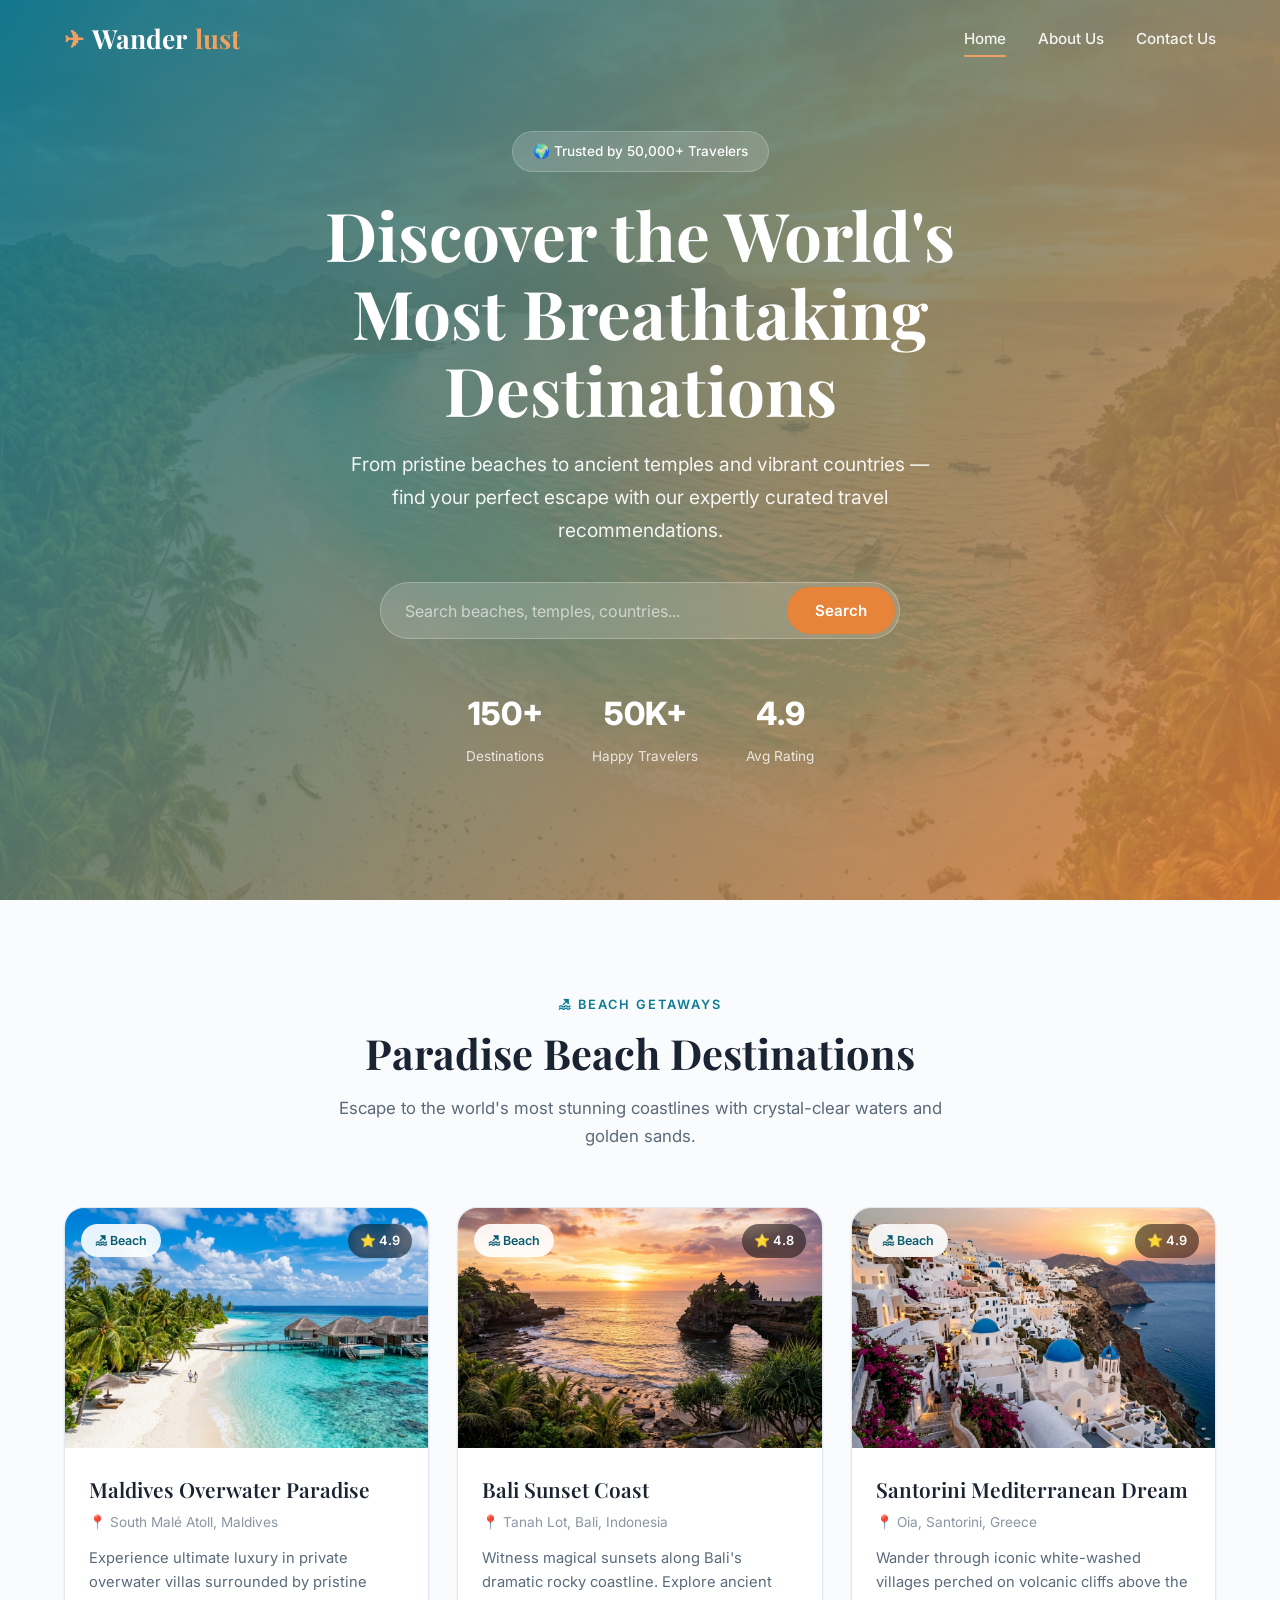
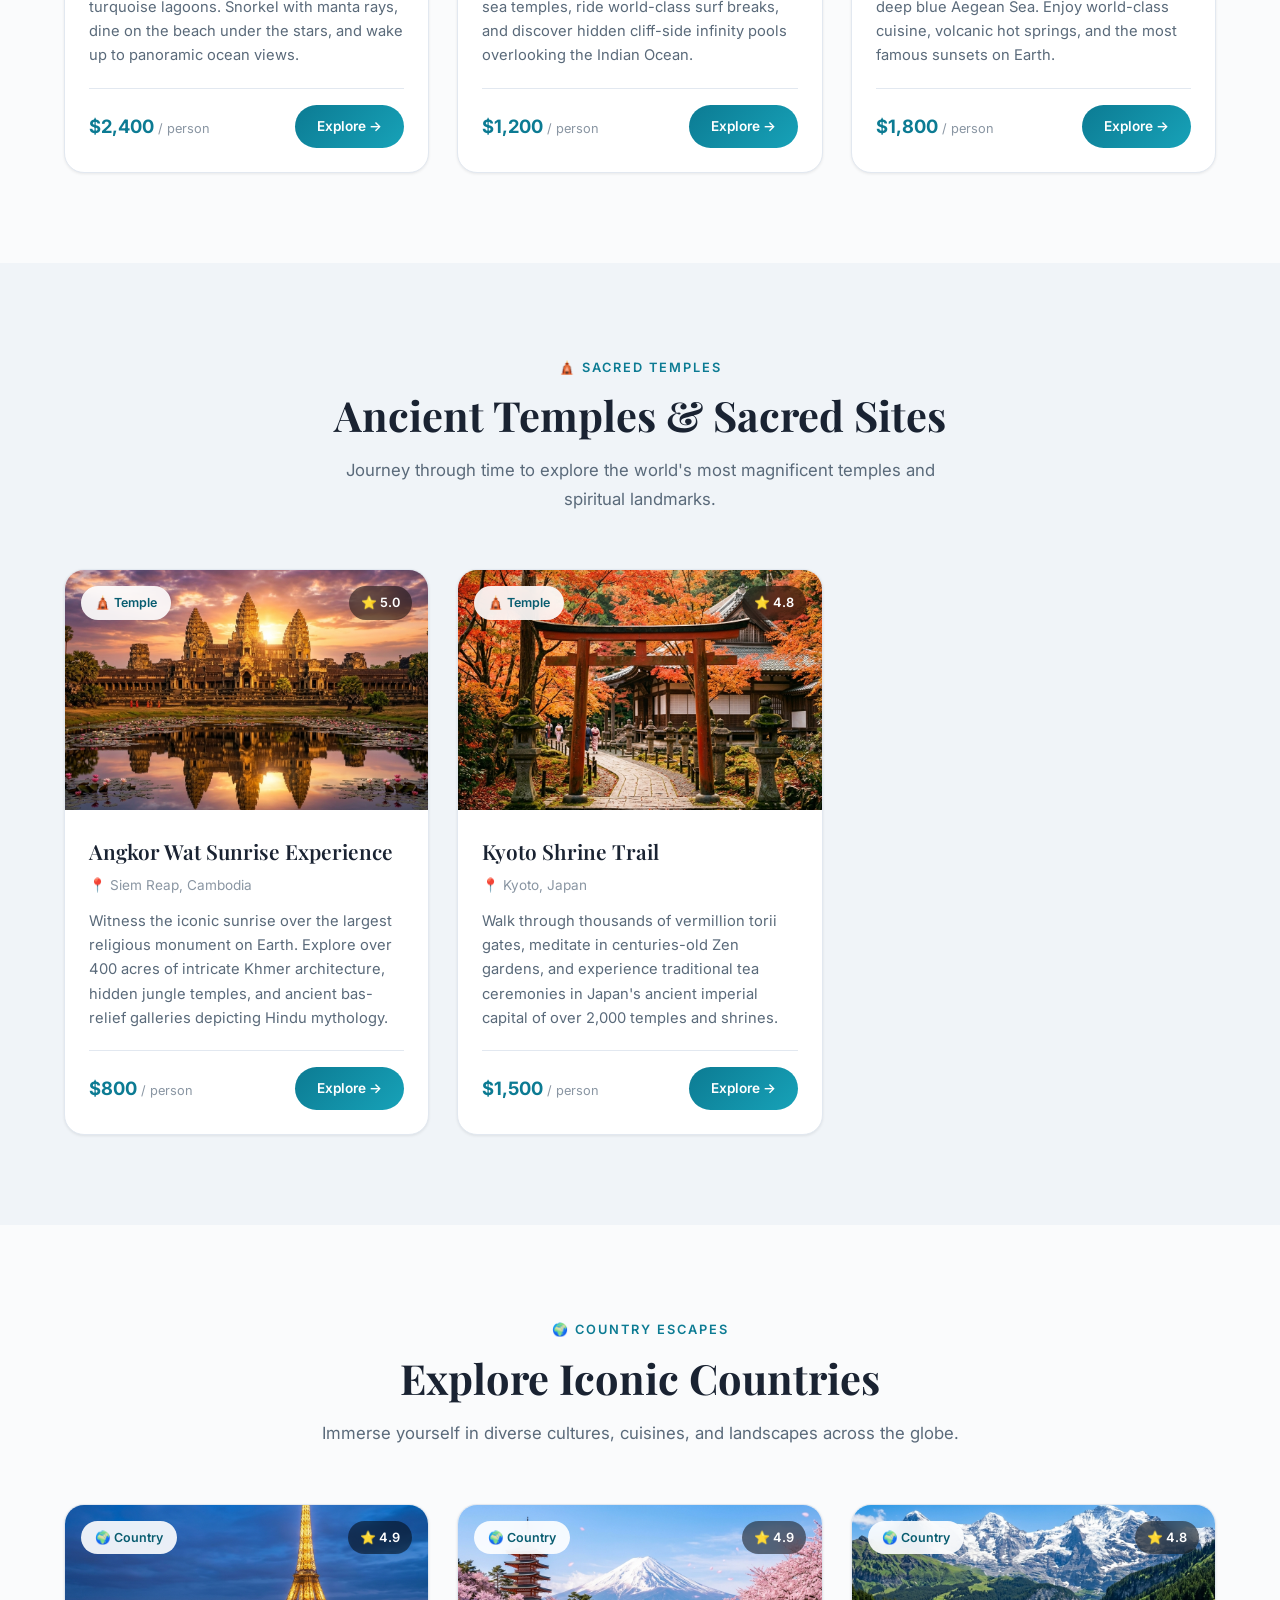
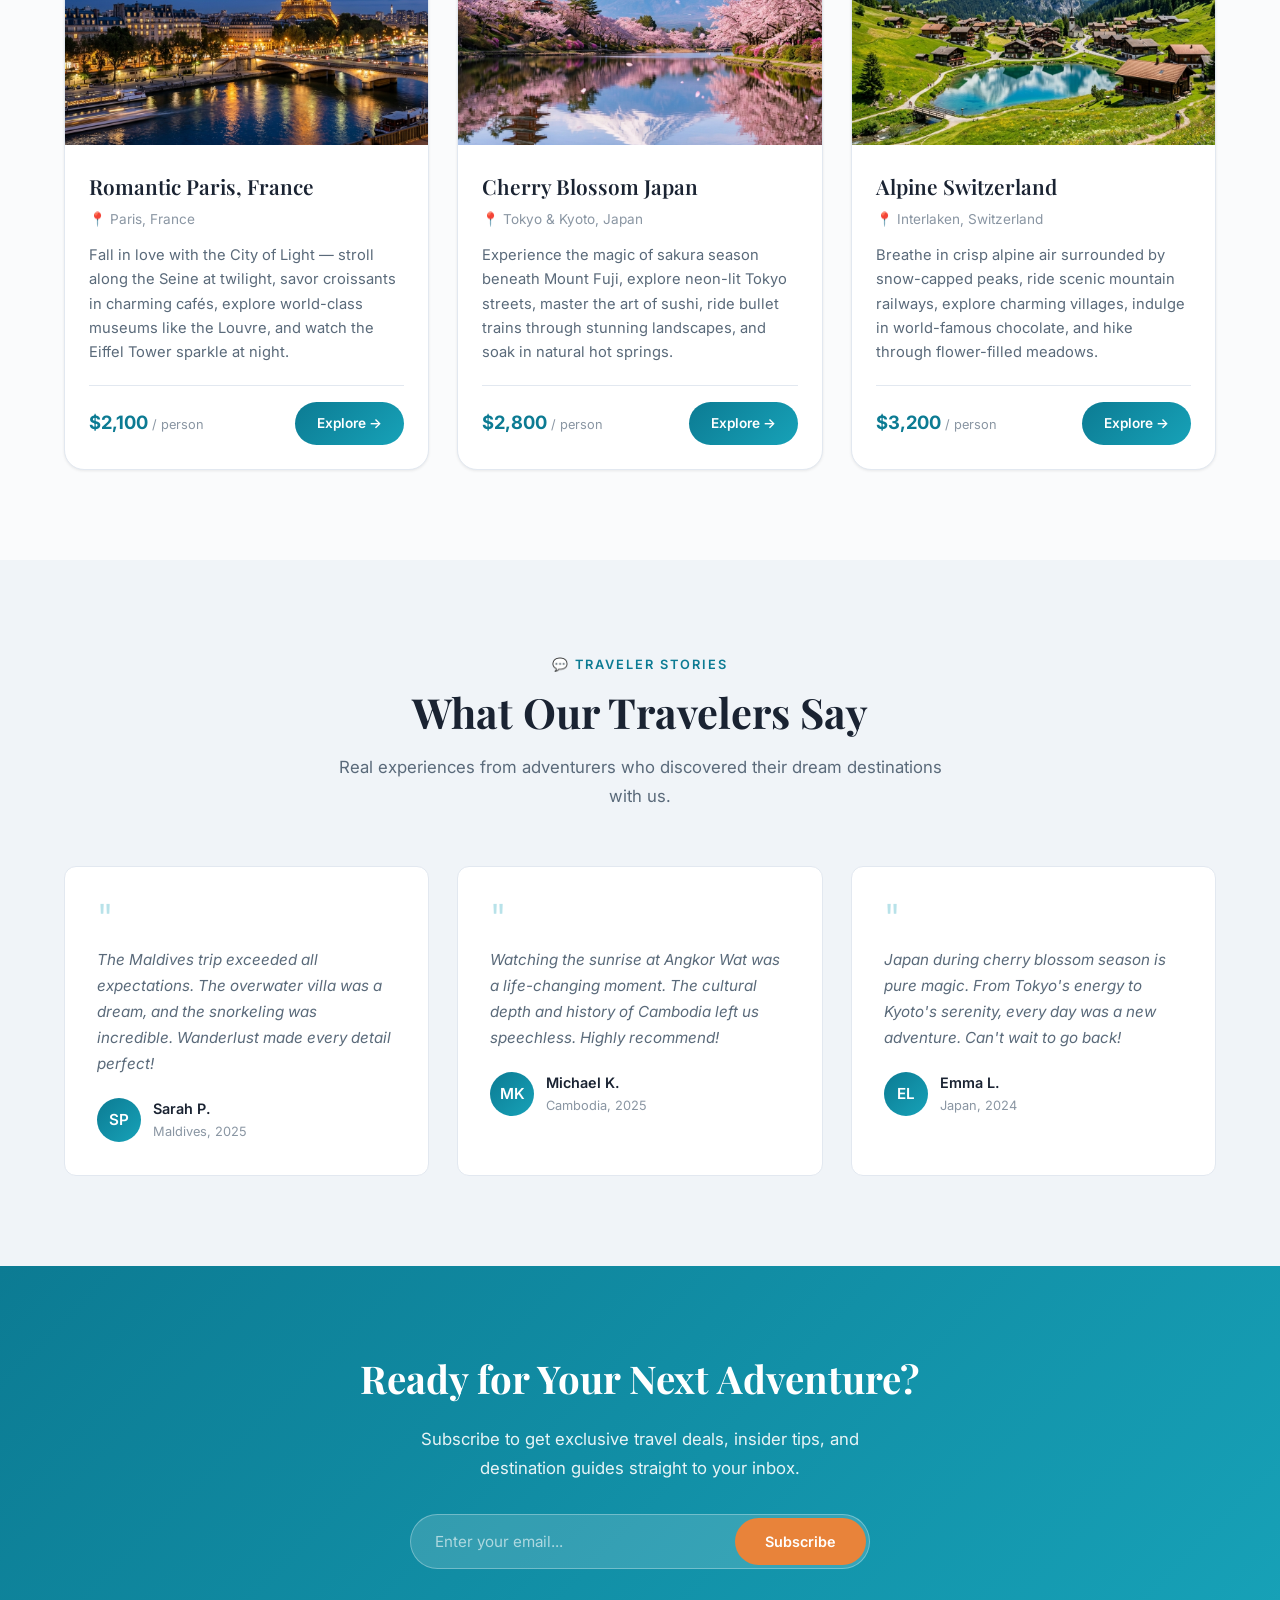
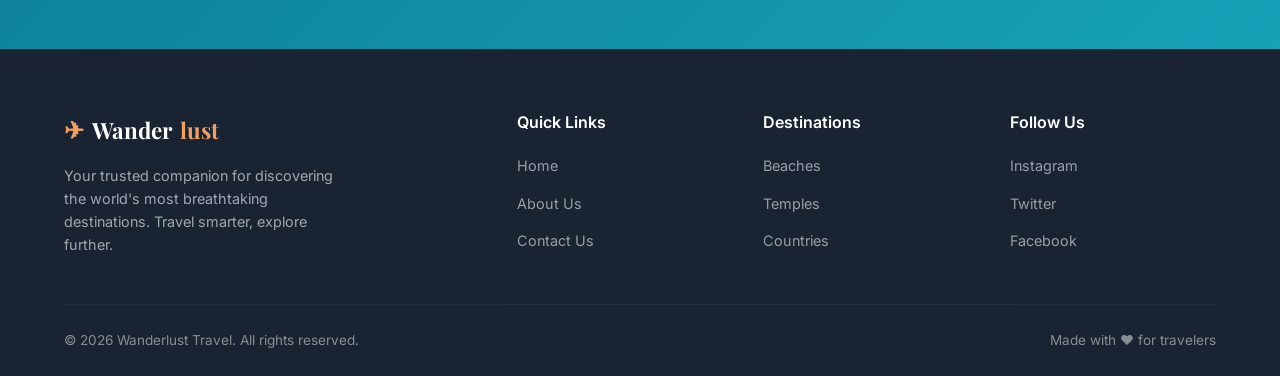
==== index.html @ 160c32e9 "✨ Complete redesign: News Aggregator → Wanderlust Travel Recommendation Site - Rewrite index.html as" ====
<!DOCTYPE html>
<html lang="en">
<head>
    <meta charset="UTF-8">
    <meta name="viewport" content="width=device-width, initial-scale=1.0">
    <meta name="description" content="Wanderlust Travel — Discover breathtaking beaches, ancient temples, and vibrant countries. Your premium travel recommendation guide.">
    <meta property="og:title" content="Wanderlust Travel — Discover Your Next Adventure">
    <meta property="og:description" content="Explore curated travel recommendations for beaches, temples, and countries worldwide.">
    <meta property="og:type" content="website">
    <title>Wanderlust Travel — Discover Your Next Adventure</title>
    <link rel="stylesheet" href="style.css">
</head>
<body>

    <!-- Header -->
    <header class="header" id="header">
        <div class="container header-content">
            <a href="index.html" class="logo" aria-label="Wanderlust Travel Home">
                <span class="logo-icon">✈</span> Wander<span>lust</span>
            </a>
            <nav class="nav-links" id="navLinks" aria-label="Main navigation">
                <a href="index.html" class="active">Home</a>
                <a href="about.html">About Us</a>
                <a href="contact.html">Contact Us</a>
            </nav>
            <button class="hamburger" id="hamburger" aria-label="Toggle menu" aria-expanded="false">
                <span></span><span></span><span></span>
            </button>
        </div>
    </header>

    <!-- Hero -->
    <section class="hero" id="home">
        <div class="hero-bg" style="background-image: url('images/hero.png')"></div>
        <div class="hero-content fade-up">
            <div class="hero-badge">🌍 Trusted by 50,000+ Travelers</div>
            <h1>Discover the World's Most Breathtaking Destinations</h1>
            <p>From pristine beaches to ancient temples and vibrant countries — find your perfect escape with our expertly curated travel recommendations.</p>
            <div class="hero-search">
                <input type="text" id="heroSearch" placeholder="Search beaches, temples, countries..." aria-label="Search destinations">
                <button type="button" id="heroSearchBtn">Search</button>
            </div>
            <div class="hero-stats">
                <div class="stat"><span class="stat-number">150+</span><span class="stat-label">Destinations</span></div>
                <div class="stat"><span class="stat-number">50K+</span><span class="stat-label">Happy Travelers</span></div>
                <div class="stat"><span class="stat-number">4.9</span><span class="stat-label">Avg Rating</span></div>
            </div>
        </div>
    </section>

    <!-- Main Content -->
    <main>

        <!-- Beach Recommendations -->
        <section class="section" id="beaches">
            <div class="container">
                <div class="section-header fade-up">
                    <span class="section-badge">🏖 Beach Getaways</span>
                    <h2>Paradise Beach Destinations</h2>
                    <p>Escape to the world's most stunning coastlines with crystal-clear waters and golden sands.</p>
                </div>
                <div class="card-grid" id="beachGrid">
                    <!-- Beach Card 1 -->
                    <article class="dest-card fade-up" data-category="beach" data-name="Maldives Overwater Paradise">
                        <div class="card-image">
                            <img src="images/beach-maldives.png" alt="Overwater bungalows on crystal-clear turquoise lagoon in the Maldives" loading="lazy">
                            <span class="card-badge">🏖 Beach</span>
                            <span class="card-rating">⭐ 4.9</span>
                        </div>
                        <div class="card-body">
                            <h3>Maldives Overwater Paradise</h3>
                            <span class="card-location">📍 South Malé Atoll, Maldives</span>
                            <p>Experience ultimate luxury in private overwater villas surrounded by pristine turquoise lagoons. Snorkel with manta rays, dine on the beach under the stars, and wake up to panoramic ocean views.</p>
                            <div class="card-footer-info">
                                <span class="card-price">$2,400 <span>/ person</span></span>
                                <a href="#" class="btn-explore" role="button">Explore →</a>
                            </div>
                        </div>
                    </article>
                    <!-- Beach Card 2 -->
                    <article class="dest-card fade-up" data-category="beach" data-name="Bali Sunset Coast">
                        <div class="card-image">
                            <img src="images/beach-bali.png" alt="Dramatic Bali coastline at sunset with Tanah Lot temple silhouette" loading="lazy">
                            <span class="card-badge">🏖 Beach</span>
                            <span class="card-rating">⭐ 4.8</span>
                        </div>
                        <div class="card-body">
                            <h3>Bali Sunset Coast</h3>
                            <span class="card-location">📍 Tanah Lot, Bali, Indonesia</span>
                            <p>Witness magical sunsets along Bali's dramatic rocky coastline. Explore ancient sea temples, ride world-class surf breaks, and discover hidden cliff-side infinity pools overlooking the Indian Ocean.</p>
                            <div class="card-footer-info">
                                <span class="card-price">$1,200 <span>/ person</span></span>
                                <a href="#" class="btn-explore" role="button">Explore →</a>
                            </div>
                        </div>
                    </article>
                    <!-- Beach Card 3 -->
                    <article class="dest-card fade-up" data-category="beach" data-name="Santorini Mediterranean Dream">
                        <div class="card-image">
                            <img src="images/beach-santorini.png" alt="White-washed buildings and blue domes of Santorini overlooking the Aegean Sea" loading="lazy">
                            <span class="card-badge">🏖 Beach</span>
                            <span class="card-rating">⭐ 4.9</span>
                        </div>
                        <div class="card-body">
                            <h3>Santorini Mediterranean Dream</h3>
                            <span class="card-location">📍 Oia, Santorini, Greece</span>
                            <p>Wander through iconic white-washed villages perched on volcanic cliffs above the deep blue Aegean Sea. Enjoy world-class cuisine, volcanic hot springs, and the most famous sunsets on Earth.</p>
                            <div class="card-footer-info">
                                <span class="card-price">$1,800 <span>/ person</span></span>
                                <a href="#" class="btn-explore" role="button">Explore →</a>
                            </div>
                        </div>
                    </article>
                </div>
            </div>
        </section>

        <!-- Temple Recommendations -->
        <section class="section section-alt" id="temples">
            <div class="container">
                <div class="section-header fade-up">
                    <span class="section-badge">🛕 Sacred Temples</span>
                    <h2>Ancient Temples & Sacred Sites</h2>
                    <p>Journey through time to explore the world's most magnificent temples and spiritual landmarks.</p>
                </div>
                <div class="card-grid" id="templeGrid">
                    <!-- Temple Card 1 -->
                    <article class="dest-card fade-up" data-category="temple" data-name="Angkor Wat Sunrise Experience">
                        <div class="card-image">
                            <img src="images/temple-angkor.png" alt="Angkor Wat temple towers reflected in lotus pond at sunrise in Cambodia" loading="lazy">
                            <span class="card-badge">🛕 Temple</span>
                            <span class="card-rating">⭐ 5.0</span>
                        </div>
                        <div class="card-body">
                            <h3>Angkor Wat Sunrise Experience</h3>
                            <span class="card-location">📍 Siem Reap, Cambodia</span>
                            <p>Witness the iconic sunrise over the largest religious monument on Earth. Explore over 400 acres of intricate Khmer architecture, hidden jungle temples, and ancient bas-relief galleries depicting Hindu mythology.</p>
                            <div class="card-footer-info">
                                <span class="card-price">$800 <span>/ person</span></span>
                                <a href="#" class="btn-explore" role="button">Explore →</a>
                            </div>
                        </div>
                    </article>
                    <!-- Temple Card 2 -->
                    <article class="dest-card fade-up" data-category="temple" data-name="Kyoto Shrine Trail">
                        <div class="card-image">
                            <img src="images/temple-kyoto.png" alt="Traditional torii gate at a Kyoto shrine surrounded by autumn maple leaves" loading="lazy">
                            <span class="card-badge">🛕 Temple</span>
                            <span class="card-rating">⭐ 4.8</span>
                        </div>
                        <div class="card-body">
                            <h3>Kyoto Shrine Trail</h3>
                            <span class="card-location">📍 Kyoto, Japan</span>
                            <p>Walk through thousands of vermillion torii gates, meditate in centuries-old Zen gardens, and experience traditional tea ceremonies in Japan's ancient imperial capital of over 2,000 temples and shrines.</p>
                            <div class="card-footer-info">
                                <span class="card-price">$1,500 <span>/ person</span></span>
                                <a href="#" class="btn-explore" role="button">Explore →</a>
                            </div>
                        </div>
                    </article>
                </div>
            </div>
        </section>

        <!-- Country Recommendations -->
        <section class="section" id="countries">
            <div class="container">
                <div class="section-header fade-up">
                    <span class="section-badge">🌍 Country Escapes</span>
                    <h2>Explore Iconic Countries</h2>
                    <p>Immerse yourself in diverse cultures, cuisines, and landscapes across the globe.</p>
                </div>
                <div class="card-grid" id="countryGrid">
                    <!-- Country Card 1 -->
                    <article class="dest-card fade-up" data-category="country" data-name="Romantic Paris France">
                        <div class="card-image">
                            <img src="images/country-paris.png" alt="Eiffel Tower illuminated at twilight with Seine river reflections in Paris" loading="lazy">
                            <span class="card-badge">🌍 Country</span>
                            <span class="card-rating">⭐ 4.9</span>
                        </div>
                        <div class="card-body">
                            <h3>Romantic Paris, France</h3>
                            <span class="card-location">📍 Paris, France</span>
                            <p>Fall in love with the City of Light — stroll along the Seine at twilight, savor croissants in charming cafés, explore world-class museums like the Louvre, and watch the Eiffel Tower sparkle at night.</p>
                            <div class="card-footer-info">
                                <span class="card-price">$2,100 <span>/ person</span></span>
                                <a href="#" class="btn-explore" role="button">Explore →</a>
                            </div>
                        </div>
                    </article>
                    <!-- Country Card 2 -->
                    <article class="dest-card fade-up" data-category="country" data-name="Cherry Blossom Japan">
                        <div class="card-image">
                            <img src="images/country-japan.png" alt="Mount Fuji with cherry blossoms and traditional pagoda reflected in lake" loading="lazy">
                            <span class="card-badge">🌍 Country</span>
                            <span class="card-rating">⭐ 4.9</span>
                        </div>
                        <div class="card-body">
                            <h3>Cherry Blossom Japan</h3>
                            <span class="card-location">📍 Tokyo & Kyoto, Japan</span>
                            <p>Experience the magic of sakura season beneath Mount Fuji, explore neon-lit Tokyo streets, master the art of sushi, ride bullet trains through stunning landscapes, and soak in natural hot springs.</p>
                            <div class="card-footer-info">
                                <span class="card-price">$2,800 <span>/ person</span></span>
                                <a href="#" class="btn-explore" role="button">Explore →</a>
                            </div>
                        </div>
                    </article>
                    <!-- Country Card 3 -->
                    <article class="dest-card fade-up" data-category="country" data-name="Alpine Switzerland">
                        <div class="card-image">
                            <img src="images/country-switzerland.png" alt="Swiss Alps village with snow-capped peaks and crystal-clear mountain lake" loading="lazy">
                            <span class="card-badge">🌍 Country</span>
                            <span class="card-rating">⭐ 4.8</span>
                        </div>
                        <div class="card-body">
                            <h3>Alpine Switzerland</h3>
                            <span class="card-location">📍 Interlaken, Switzerland</span>
                            <p>Breathe in crisp alpine air surrounded by snow-capped peaks, ride scenic mountain railways, explore charming villages, indulge in world-famous chocolate, and hike through flower-filled meadows.</p>
                            <div class="card-footer-info">
                                <span class="card-price">$3,200 <span>/ person</span></span>
                                <a href="#" class="btn-explore" role="button">Explore →</a>
                            </div>
                        </div>
                    </article>
                </div>
            </div>
        </section>

        <!-- Testimonials -->
        <section class="section section-alt" id="testimonials">
            <div class="container">
                <div class="section-header fade-up">
                    <span class="section-badge">💬 Traveler Stories</span>
                    <h2>What Our Travelers Say</h2>
                    <p>Real experiences from adventurers who discovered their dream destinations with us.</p>
                </div>
                <div class="testimonials-grid">
                    <div class="testimonial-card fade-up">
                        <div class="quote">"</div>
                        <p>The Maldives trip exceeded all expectations. The overwater villa was a dream, and the snorkeling was incredible. Wanderlust made every detail perfect!</p>
                        <div class="testimonial-author">
                            <div class="testimonial-avatar">SP</div>
                            <div><div class="testimonial-name">Sarah P.</div><div class="testimonial-trip">Maldives, 2025</div></div>
                        </div>
                    </div>
                    <div class="testimonial-card fade-up">
                        <div class="quote">"</div>
                        <p>Watching the sunrise at Angkor Wat was a life-changing moment. The cultural depth and history of Cambodia left us speechless. Highly recommend!</p>
                        <div class="testimonial-author">
                            <div class="testimonial-avatar">MK</div>
                            <div><div class="testimonial-name">Michael K.</div><div class="testimonial-trip">Cambodia, 2025</div></div>
                        </div>
                    </div>
                    <div class="testimonial-card fade-up">
                        <div class="quote">"</div>
                        <p>Japan during cherry blossom season is pure magic. From Tokyo's energy to Kyoto's serenity, every day was a new adventure. Can't wait to go back!</p>
                        <div class="testimonial-author">
                            <div class="testimonial-avatar">EL</div>
                            <div><div class="testimonial-name">Emma L.</div><div class="testimonial-trip">Japan, 2024</div></div>
                        </div>
                    </div>
                </div>
            </div>
        </section>

        <!-- CTA / Newsletter -->
        <section class="cta-section" id="newsletter">
            <div class="container fade-up">
                <h2>Ready for Your Next Adventure?</h2>
                <p>Subscribe to get exclusive travel deals, insider tips, and destination guides straight to your inbox.</p>
                <form class="cta-form" id="newsletterForm" aria-label="Newsletter signup">
                    <input type="email" placeholder="Enter your email..." aria-label="Email for newsletter" required>
                    <button type="submit">Subscribe</button>
                </form>
            </div>
        </section>

    </main>

    <!-- Footer -->
    <footer class="footer">
        <div class="container">
            <div class="footer-grid">
                <div class="footer-brand">
                    <div class="logo"><span class="logo-icon">✈</span> Wander<span>lust</span></div>
                    <p>Your trusted companion for discovering the world's most breathtaking destinations. Travel smarter, explore further.</p>
                </div>
                <div>
                    <h4>Quick Links</h4>
                    <ul>
                        <li><a href="index.html">Home</a></li>
                        <li><a href="about.html">About Us</a></li>
                        <li><a href="contact.html">Contact Us</a></li>
                    </ul>
                </div>
                <div>
                    <h4>Destinations</h4>
                    <ul>
                        <li><a href="#beaches">Beaches</a></li>
                        <li><a href="#temples">Temples</a></li>
                        <li><a href="#countries">Countries</a></li>
                    </ul>
                </div>
                <div>
                    <h4>Follow Us</h4>
                    <ul>
                        <li><a href="#">Instagram</a></li>
                        <li><a href="#">Twitter</a></li>
                        <li><a href="#">Facebook</a></li>
                    </ul>
                </div>
            </div>
            <div class="footer-bottom">
                <p>&copy; 2026 Wanderlust Travel. All rights reserved.</p>
                <p>Made with ❤ for travelers</p>
            </div>
        </div>
    </footer>

    <script src="script.js"></script>
</body>
</html>
---- style.css ----
/* ============================================
   WANDERLUST TRAVEL - Design System
   ============================================ */

@import url('https://fonts.googleapis.com/css2?family=Inter:wght@300;400;500;600;700;800;900&family=Playfair+Display:wght@400;500;600;700&display=swap');

:root {
    /* Colors */
    --primary: #0c7b93;
    --primary-light: #17a2b8;
    --primary-dark: #095d70;
    --accent: #e8833a;
    --accent-light: #f0a060;
    --bg: #fafbfc;
    --bg-alt: #f0f4f8;
    --surface: #ffffff;
    --text: #1a2332;
    --text-secondary: #5a6a7a;
    --text-muted: #8a96a3;
    --border: #e2e8f0;
    --shadow-sm: 0 1px 3px rgba(0,0,0,0.08);
    --shadow-md: 0 4px 16px rgba(0,0,0,0.1);
    --shadow-lg: 0 12px 40px rgba(0,0,0,0.12);
    --shadow-xl: 0 20px 60px rgba(0,0,0,0.15);
    --gradient-hero: linear-gradient(135deg, rgba(12,123,147,0.92), rgba(232,131,58,0.85));
    --gradient-section: linear-gradient(135deg, #0c7b93 0%, #17a2b8 100%);
    --radius-sm: 8px;
    --radius-md: 12px;
    --radius-lg: 20px;
    --radius-xl: 28px;
    --transition: 0.3s cubic-bezier(0.4, 0, 0.2, 1);
    --font-sans: 'Inter', system-ui, sans-serif;
    --font-serif: 'Playfair Display', Georgia, serif;
}

/* Reset */
*, *::before, *::after { margin: 0; padding: 0; box-sizing: border-box; }

html { scroll-behavior: smooth; }

body {
    font-family: var(--font-sans);
    background: var(--bg);
    color: var(--text);
    line-height: 1.7;
    -webkit-font-smoothing: antialiased;
    overflow-x: hidden;
}

img { max-width: 100%; height: auto; display: block; }
a { text-decoration: none; color: inherit; }
button { font-family: inherit; cursor: pointer; border: none; background: none; }
ul { list-style: none; }

.container { max-width: 1200px; margin: 0 auto; padding: 0 24px; }

/* ============================================
   HEADER & NAVIGATION
   ============================================ */

.header {
    position: fixed;
    top: 0;
    left: 0;
    right: 0;
    z-index: 1000;
    padding: 16px 0;
    transition: var(--transition);
    background: transparent;
}

.header.scrolled {
    background: rgba(255,255,255,0.95);
    backdrop-filter: blur(20px);
    -webkit-backdrop-filter: blur(20px);
    box-shadow: var(--shadow-sm);
    padding: 10px 0;
}

.header-content {
    display: flex;
    align-items: center;
    justify-content: space-between;
}

.logo {
    font-family: var(--font-serif);
    font-size: 1.65rem;
    font-weight: 700;
    color: #fff;
    display: flex;
    align-items: center;
    gap: 8px;
    transition: var(--transition);
}

.logo .logo-icon { font-size: 1.5rem; }
.logo span { color: var(--accent-light); }
.header.scrolled .logo { color: var(--text); }
.header.scrolled .logo span { color: var(--accent); }

.nav-links {
    display: flex;
    align-items: center;
    gap: 32px;
}

.nav-links a {
    font-size: 0.95rem;
    font-weight: 500;
    color: rgba(255,255,255,0.9);
    transition: var(--transition);
    position: relative;
    padding: 4px 0;
}

.nav-links a::after {
    content: '';
    position: absolute;
    bottom: -2px;
    left: 0;
    width: 0;
    height: 2px;
    background: var(--accent-light);
    transition: var(--transition);
    border-radius: 2px;
}

.nav-links a:hover::after,
.nav-links a.active::after { width: 100%; }

.header.scrolled .nav-links a { color: var(--text); }
.header.scrolled .nav-links a::after { background: var(--primary); }

/* Hamburger */
.hamburger {
    display: none;
    flex-direction: column;
    gap: 5px;
    padding: 4px;
    z-index: 1001;
}

.hamburger span {
    width: 26px;
    height: 2.5px;
    background: #fff;
    border-radius: 3px;
    transition: var(--transition);
}

.header.scrolled .hamburger span { background: var(--text); }

.hamburger.active span:nth-child(1) { transform: rotate(45deg) translate(5px, 5px); }
.hamburger.active span:nth-child(2) { opacity: 0; }
.hamburger.active span:nth-child(3) { transform: rotate(-45deg) translate(5px, -5px); }

/* ============================================
   HERO SECTION
   ============================================ */

.hero {
    min-height: 100vh;
    display: flex;
    align-items: center;
    justify-content: center;
    position: relative;
    overflow: hidden;
}

.hero-bg {
    position: absolute;
    inset: 0;
    background-size: cover;
    background-position: center;
    background-repeat: no-repeat;
}

.hero-bg::after {
    content: '';
    position: absolute;
    inset: 0;
    background: var(--gradient-hero);
}

.hero-content {
    position: relative;
    z-index: 2;
    text-align: center;
    color: #fff;
    max-width: 780px;
    padding: 0 24px;
}

.hero-badge {
    display: inline-flex;
    align-items: center;
    gap: 8px;
    background: rgba(255,255,255,0.15);
    backdrop-filter: blur(10px);
    padding: 8px 20px;
    border-radius: 50px;
    font-size: 0.85rem;
    font-weight: 500;
    margin-bottom: 24px;
    border: 1px solid rgba(255,255,255,0.2);
}

.hero h1 {
    font-family: var(--font-serif);
    font-size: clamp(2.5rem, 6vw, 4.2rem);
    font-weight: 700;
    line-height: 1.15;
    margin-bottom: 20px;
}

.hero p {
    font-size: clamp(1rem, 2vw, 1.2rem);
    opacity: 0.92;
    max-width: 600px;
    margin: 0 auto 36px;
    line-height: 1.7;
}

/* Search Bar in Hero */
.hero-search {
    display: flex;
    max-width: 520px;
    margin: 0 auto;
    background: rgba(255,255,255,0.15);
    backdrop-filter: blur(12px);
    border-radius: 60px;
    border: 1px solid rgba(255,255,255,0.25);
    overflow: hidden;
}

.hero-search input {
    flex: 1;
    padding: 16px 24px;
    background: none;
    border: none;
    color: #fff;
    font-size: 1rem;
    font-family: var(--font-sans);
    outline: none;
}

.hero-search input::placeholder { color: rgba(255,255,255,0.6); }

.hero-search button {
    padding: 14px 28px;
    background: var(--accent);
    color: #fff;
    font-weight: 600;
    font-size: 0.95rem;
    border-radius: 60px;
    margin: 4px;
    transition: var(--transition);
}

.hero-search button:hover { background: var(--accent-light); transform: scale(1.03); }

.hero-stats {
    display: flex;
    justify-content: center;
    gap: 48px;
    margin-top: 48px;
}

.hero-stats .stat { text-align: center; }
.hero-stats .stat-number { font-size: 2rem; font-weight: 800; display: block; }
.hero-stats .stat-label { font-size: 0.85rem; opacity: 0.8; }

/* ============================================
   SECTION STYLES
   ============================================ */

.section {
    padding: 90px 0;
}

.section-alt { background: var(--bg-alt); }

.section-header {
    text-align: center;
    max-width: 640px;
    margin: 0 auto 56px;
}

.section-badge {
    display: inline-block;
    font-size: 0.8rem;
    font-weight: 600;
    text-transform: uppercase;
    letter-spacing: 2px;
    color: var(--primary);
    margin-bottom: 12px;
}

.section-header h2 {
    font-family: var(--font-serif);
    font-size: clamp(1.8rem, 4vw, 2.6rem);
    font-weight: 700;
    color: var(--text);
    margin-bottom: 16px;
    line-height: 1.2;
}

.section-header p {
    color: var(--text-secondary);
    font-size: 1.05rem;
    line-height: 1.7;
}

/* ============================================
   DESTINATION CARDS
   ============================================ */

.card-grid {
    display: grid;
    grid-template-columns: repeat(auto-fill, minmax(340px, 1fr));
    gap: 28px;
}

.dest-card {
    background: var(--surface);
    border-radius: var(--radius-lg);
    overflow: hidden;
    box-shadow: var(--shadow-sm);
    transition: var(--transition);
    display: flex;
    flex-direction: column;
    border: 1px solid var(--border);
}

.dest-card:hover {
    transform: translateY(-6px);
    box-shadow: var(--shadow-lg);
}

.dest-card .card-image {
    position: relative;
    height: 240px;
    overflow: hidden;
}

.dest-card .card-image img {
    width: 100%;
    height: 100%;
    object-fit: cover;
    transition: transform 0.5s ease;
}

.dest-card:hover .card-image img { transform: scale(1.07); }

.card-image .card-badge {
    position: absolute;
    top: 16px;
    left: 16px;
    padding: 6px 14px;
    background: rgba(255,255,255,0.9);
    backdrop-filter: blur(8px);
    border-radius: 50px;
    font-size: 0.78rem;
    font-weight: 600;
    color: var(--primary-dark);
}

.card-image .card-rating {
    position: absolute;
    top: 16px;
    right: 16px;
    display: flex;
    align-items: center;
    gap: 4px;
    padding: 6px 12px;
    background: rgba(0,0,0,0.5);
    backdrop-filter: blur(8px);
    border-radius: 50px;
    font-size: 0.8rem;
    font-weight: 600;
    color: #fff;
}

.dest-card .card-body {
    padding: 24px;
    flex: 1;
    display: flex;
    flex-direction: column;
}

.dest-card .card-body h3 {
    font-family: var(--font-serif);
    font-size: 1.3rem;
    font-weight: 600;
    margin-bottom: 4px;
    color: var(--text);
}

.card-location {
    display: flex;
    align-items: center;
    gap: 4px;
    color: var(--text-muted);
    font-size: 0.85rem;
    margin-bottom: 12px;
}

.dest-card .card-body p {
    color: var(--text-secondary);
    font-size: 0.92rem;
    line-height: 1.65;
    margin-bottom: 20px;
    flex: 1;
}

.card-footer-info {
    display: flex;
    align-items: center;
    justify-content: space-between;
    padding-top: 16px;
    border-top: 1px solid var(--border);
}

.card-price {
    font-size: 1.15rem;
    font-weight: 700;
    color: var(--primary);
}

.card-price span { font-size: 0.8rem; font-weight: 400; color: var(--text-muted); }

.btn-explore {
    padding: 10px 22px;
    background: var(--gradient-section);
    color: #fff;
    border-radius: 50px;
    font-size: 0.85rem;
    font-weight: 600;
    transition: var(--transition);
}

.btn-explore:hover { transform: scale(1.05); box-shadow: 0 4px 16px rgba(12,123,147,0.35); }

/* ============================================
   CTA / NEWSLETTER
   ============================================ */

.cta-section {
    padding: 80px 0;
    background: var(--gradient-section);
    text-align: center;
    color: #fff;
}

.cta-section h2 {
    font-family: var(--font-serif);
    font-size: clamp(1.8rem, 4vw, 2.4rem);
    margin-bottom: 14px;
}

.cta-section p {
    opacity: 0.9;
    font-size: 1.05rem;
    margin-bottom: 32px;
    max-width: 500px;
    margin-left: auto;
    margin-right: auto;
}

.cta-form {
    display: flex;
    max-width: 460px;
    margin: 0 auto;
    border-radius: 60px;
    overflow: hidden;
    background: rgba(255,255,255,0.15);
    border: 1px solid rgba(255,255,255,0.3);
}

.cta-form input {
    flex: 1;
    padding: 15px 24px;
    background: none;
    border: none;
    color: #fff;
    font-size: 0.95rem;
    font-family: var(--font-sans);
    outline: none;
}

.cta-form input::placeholder { color: rgba(255,255,255,0.6); }

.cta-form button {
    padding: 15px 30px;
    background: var(--accent);
    color: #fff;
    font-weight: 600;
    font-size: 0.9rem;
    border-radius: 60px;
    margin: 3px;
    transition: var(--transition);
}

.cta-form button:hover { background: #fff; color: var(--primary); }

/* ============================================
   ABOUT PAGE
   ============================================ */

.page-hero {
    padding: 160px 0 80px;
    background: var(--gradient-section);
    text-align: center;
    color: #fff;
}

.page-hero h1 {
    font-family: var(--font-serif);
    font-size: clamp(2rem, 5vw, 3rem);
    margin-bottom: 14px;
}

.page-hero p { opacity: 0.9; font-size: 1.1rem; max-width: 560px; margin: 0 auto; }

.about-grid {
    display: grid;
    grid-template-columns: 1fr 1fr;
    gap: 56px;
    align-items: center;
}

.about-image { border-radius: var(--radius-lg); overflow: hidden; box-shadow: var(--shadow-lg); }
.about-image img { width: 100%; height: 400px; object-fit: cover; }

.about-text h2 {
    font-family: var(--font-serif);
    font-size: 2rem;
    margin-bottom: 18px;
    color: var(--text);
}

.about-text p {
    color: var(--text-secondary);
    font-size: 1rem;
    line-height: 1.8;
    margin-bottom: 14px;
}

.values-grid {
    display: grid;
    grid-template-columns: repeat(auto-fill, minmax(260px, 1fr));
    gap: 24px;
}

.value-card {
    text-align: center;
    padding: 36px 24px;
    background: var(--surface);
    border-radius: var(--radius-md);
    border: 1px solid var(--border);
    transition: var(--transition);
}

.value-card:hover { transform: translateY(-4px); box-shadow: var(--shadow-md); }
.value-card .icon { font-size: 2.4rem; margin-bottom: 16px; }
.value-card h3 { font-size: 1.15rem; font-weight: 600; margin-bottom: 8px; }
.value-card p { color: var(--text-secondary); font-size: 0.9rem; line-height: 1.6; }

.team-grid {
    display: grid;
    grid-template-columns: repeat(auto-fill, minmax(240px, 1fr));
    gap: 28px;
}

.team-card {
    text-align: center;
    padding: 32px 20px;
    background: var(--surface);
    border-radius: var(--radius-md);
    border: 1px solid var(--border);
    transition: var(--transition);
}

.team-card:hover { transform: translateY(-4px); box-shadow: var(--shadow-md); }

.team-avatar {
    width: 90px;
    height: 90px;
    border-radius: 50%;
    background: var(--gradient-section);
    display: flex;
    align-items: center;
    justify-content: center;
    font-size: 2rem;
    color: #fff;
    margin: 0 auto 16px;
}

.team-card h3 { font-size: 1.1rem; font-weight: 600; margin-bottom: 4px; }
.team-card .role { color: var(--primary); font-size: 0.85rem; font-weight: 500; margin-bottom: 10px; }
.team-card p { color: var(--text-secondary); font-size: 0.85rem; line-height: 1.5; }

/* ============================================
   CONTACT PAGE
   ============================================ */

.contact-grid {
    display: grid;
    grid-template-columns: 1fr 1fr;
    gap: 48px;
    align-items: start;
}

.contact-form {
    background: var(--surface);
    border-radius: var(--radius-lg);
    padding: 40px;
    box-shadow: var(--shadow-md);
    border: 1px solid var(--border);
}

.contact-form h2 {
    font-family: var(--font-serif);
    font-size: 1.6rem;
    margin-bottom: 8px;
}

.contact-form > p {
    color: var(--text-secondary);
    margin-bottom: 28px;
    font-size: 0.95rem;
}

.form-group {
    margin-bottom: 20px;
}

.form-group label {
    display: block;
    font-size: 0.88rem;
    font-weight: 500;
    margin-bottom: 6px;
    color: var(--text);
}

.form-group input,
.form-group textarea,
.form-group select {
    width: 100%;
    padding: 13px 16px;
    border: 1.5px solid var(--border);
    border-radius: var(--radius-sm);
    font-size: 0.95rem;
    font-family: var(--font-sans);
    color: var(--text);
    background: var(--bg);
    transition: var(--transition);
    outline: none;
}

.form-group input:focus,
.form-group textarea:focus,
.form-group select:focus {
    border-color: var(--primary);
    box-shadow: 0 0 0 3px rgba(12,123,147,0.12);
}

.form-group input.error,
.form-group textarea.error { border-color: #e74c3c; }

.form-group .error-msg {
    color: #e74c3c;
    font-size: 0.8rem;
    margin-top: 4px;
    display: none;
}

.form-group input.error ~ .error-msg,
.form-group textarea.error ~ .error-msg { display: block; }

.form-group textarea { resize: vertical; min-height: 120px; }

.btn-submit {
    width: 100%;
    padding: 15px;
    background: var(--gradient-section);
    color: #fff;
    font-size: 1rem;
    font-weight: 600;
    border-radius: var(--radius-sm);
    transition: var(--transition);
}

.btn-submit:hover { transform: translateY(-2px); box-shadow: 0 6px 20px rgba(12,123,147,0.3); }

.form-success {
    display: none;
    text-align: center;
    padding: 40px 24px;
}

.form-success.show { display: block; }
.form-success .icon { font-size: 3.5rem; margin-bottom: 16px; }
.form-success h3 { font-size: 1.4rem; margin-bottom: 8px; color: var(--text); }
.form-success p { color: var(--text-secondary); }

.contact-info { display: flex; flex-direction: column; gap: 24px; }

.info-card {
    display: flex;
    gap: 18px;
    padding: 28px;
    background: var(--surface);
    border-radius: var(--radius-md);
    border: 1px solid var(--border);
    transition: var(--transition);
}

.info-card:hover { box-shadow: var(--shadow-md); transform: translateY(-3px); }
.info-card .icon { font-size: 1.8rem; flex-shrink: 0; }
.info-card h3 { font-size: 1.05rem; font-weight: 600; margin-bottom: 4px; }
.info-card p { color: var(--text-secondary); font-size: 0.9rem; line-height: 1.5; }

/* ============================================
   FOOTER
   ============================================ */

.footer {
    background: var(--text);
    color: rgba(255,255,255,0.8);
    padding: 60px 0 24px;
}

.footer-grid {
    display: grid;
    grid-template-columns: 2fr 1fr 1fr 1fr;
    gap: 40px;
    margin-bottom: 40px;
}

.footer-brand .logo { color: #fff; margin-bottom: 14px; font-size: 1.4rem; }
.footer-brand .logo span { color: var(--accent-light); }
.footer-brand p { font-size: 0.9rem; line-height: 1.6; opacity: 0.75; max-width: 280px; }

.footer h4 { color: #fff; font-size: 1rem; font-weight: 600; margin-bottom: 16px; }
.footer ul li { margin-bottom: 10px; }
.footer ul a { font-size: 0.9rem; opacity: 0.7; transition: var(--transition); }
.footer ul a:hover { opacity: 1; color: var(--accent-light); }

.footer-bottom {
    border-top: 1px solid rgba(255,255,255,0.1);
    padding-top: 24px;
    display: flex;
    justify-content: space-between;
    align-items: center;
    font-size: 0.85rem;
    opacity: 0.6;
}

/* ============================================
   ANIMATIONS
   ============================================ */

.fade-up {
    opacity: 0;
    transform: translateY(30px);
    transition: opacity 0.6s ease, transform 0.6s ease;
}

.fade-up.visible {
    opacity: 1;
    transform: translateY(0);
}

@keyframes float {
    0%, 100% { transform: translateY(0); }
    50% { transform: translateY(-8px); }
}

/* ============================================
   TESTIMONIALS
   ============================================ */

.testimonials-grid {
    display: grid;
    grid-template-columns: repeat(auto-fill, minmax(320px, 1fr));
    gap: 28px;
}

.testimonial-card {
    padding: 32px;
    background: var(--surface);
    border-radius: var(--radius-md);
    border: 1px solid var(--border);
    position: relative;
}

.testimonial-card .quote { font-size: 2.5rem; color: var(--primary-light); opacity: 0.3; line-height: 1; margin-bottom: 8px; }
.testimonial-card p { color: var(--text-secondary); font-size: 0.95rem; line-height: 1.7; margin-bottom: 20px; font-style: italic; }
.testimonial-author { display: flex; align-items: center; gap: 12px; }

.testimonial-avatar {
    width: 44px;
    height: 44px;
    border-radius: 50%;
    background: var(--gradient-section);
    display: flex;
    align-items: center;
    justify-content: center;
    color: #fff;
    font-weight: 600;
    font-size: 0.95rem;
}

.testimonial-name { font-weight: 600; font-size: 0.9rem; }
.testimonial-trip { color: var(--text-muted); font-size: 0.8rem; }

/* ============================================
   RESPONSIVE
   ============================================ */

@media (max-width: 992px) {
    .card-grid { grid-template-columns: repeat(auto-fill, minmax(280px, 1fr)); }
    .about-grid { grid-template-columns: 1fr; gap: 36px; }
    .contact-grid { grid-template-columns: 1fr; }
    .footer-grid { grid-template-columns: 1fr 1fr; }
}

@media (max-width: 768px) {
    .nav-links {
        position: fixed;
        top: 0;
        right: -100%;
        width: 280px;
        height: 100vh;
        background: var(--surface);
        flex-direction: column;
        padding: 80px 32px 32px;
        gap: 24px;
        transition: var(--transition);
        box-shadow: var(--shadow-xl);
    }

    .nav-links.active { right: 0; }
    .nav-links a { color: var(--text) !important; font-size: 1.1rem; }
    .hamburger { display: flex; }
    .hero-stats { gap: 24px; flex-wrap: wrap; }
    .hero-stats .stat-number { font-size: 1.5rem; }
    .hero-search { flex-direction: column; border-radius: var(--radius-md); }
    .hero-search button { border-radius: var(--radius-sm); margin: 4px 8px 8px; }
    .section { padding: 60px 0; }
    .card-grid { grid-template-columns: 1fr; }
    .footer-grid { grid-template-columns: 1fr; gap: 28px; }
    .footer-bottom { flex-direction: column; gap: 8px; text-align: center; }
    .cta-form { flex-direction: column; border-radius: var(--radius-md); }
    .cta-form button { border-radius: var(--radius-sm); margin: 4px 8px 8px; }
    .contact-form { padding: 28px; }
    .testimonials-grid { grid-template-columns: 1fr; }
}

@media (max-width: 480px) {
    .container { padding: 0 16px; }
    .hero h1 { font-size: 2rem; }
    .section-header h2 { font-size: 1.6rem; }
}

/* Reduced motion */
@media (prefers-reduced-motion: reduce) {
    *, *::before, *::after {
        animation-duration: 0.01ms !important;
        transition-duration: 0.01ms !important;
    }
    html { scroll-behavior: auto; }
    .fade-up { opacity: 1; transform: none; }
}
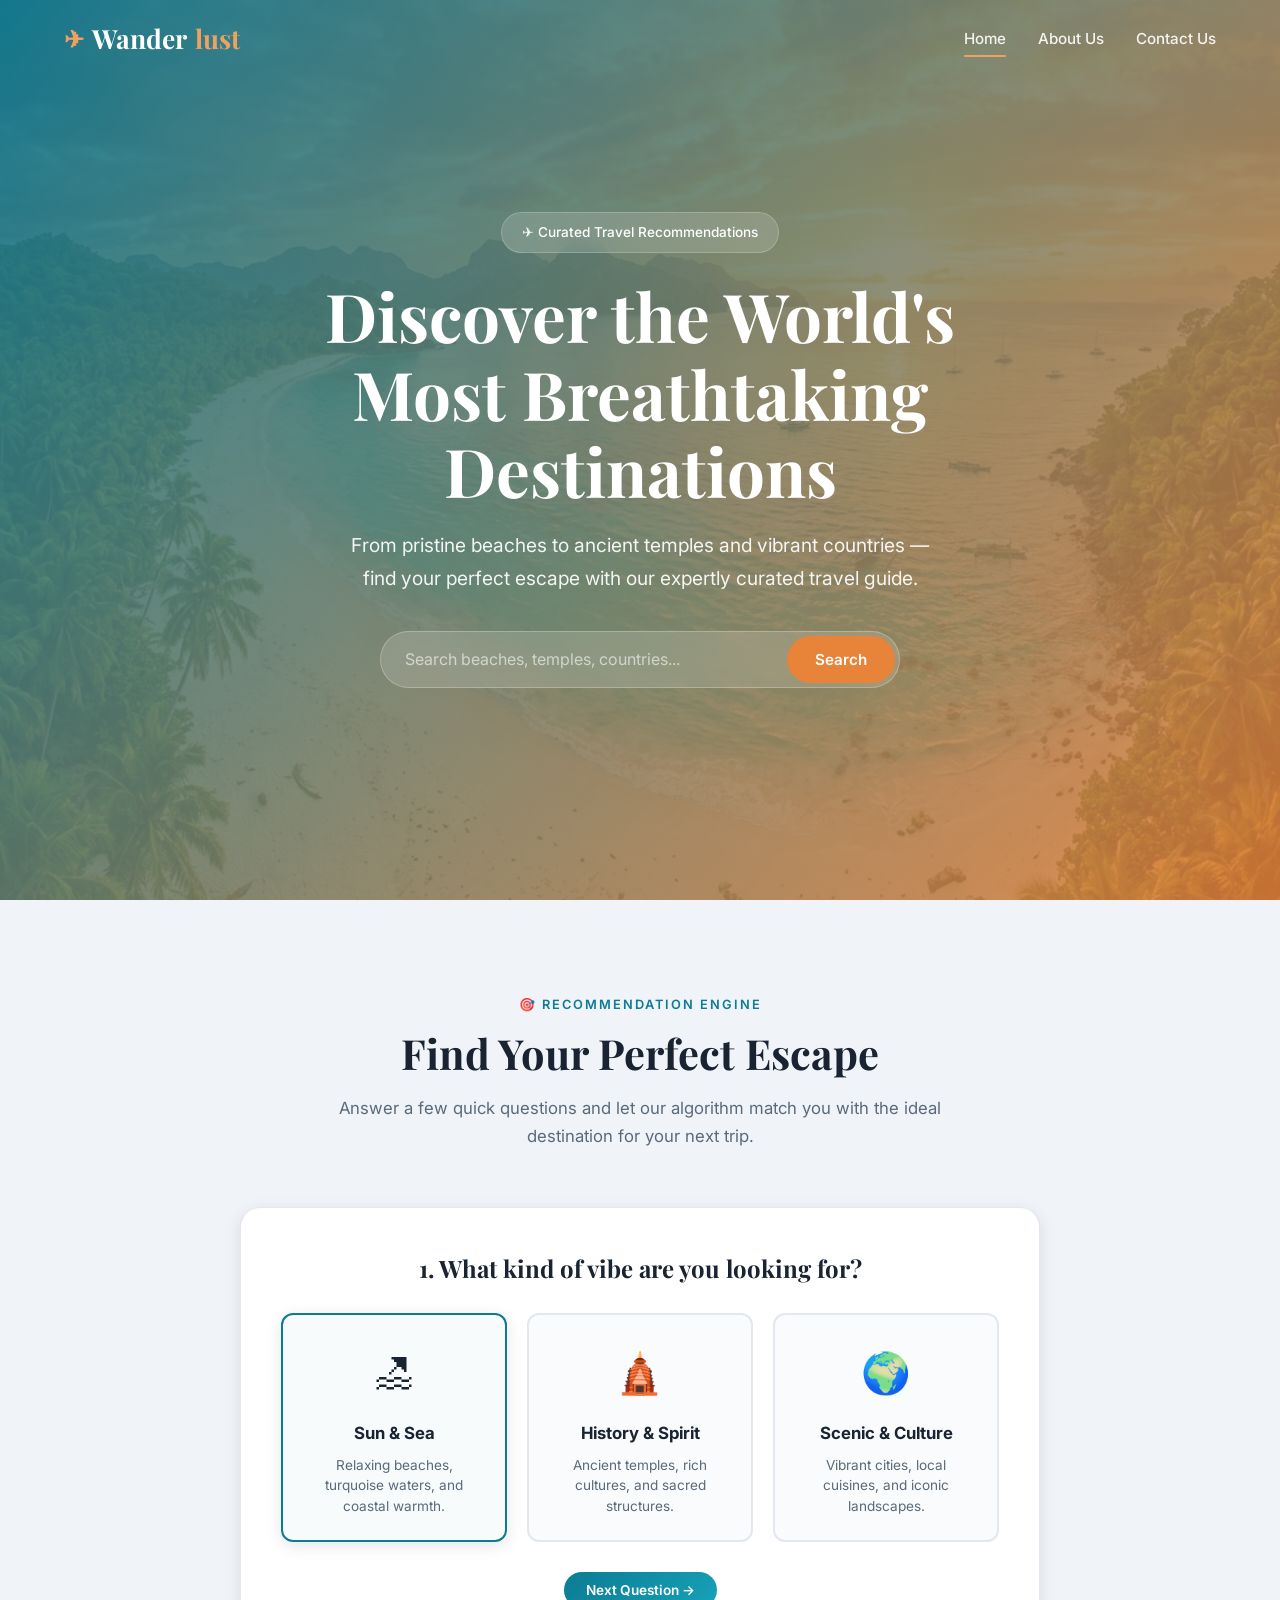
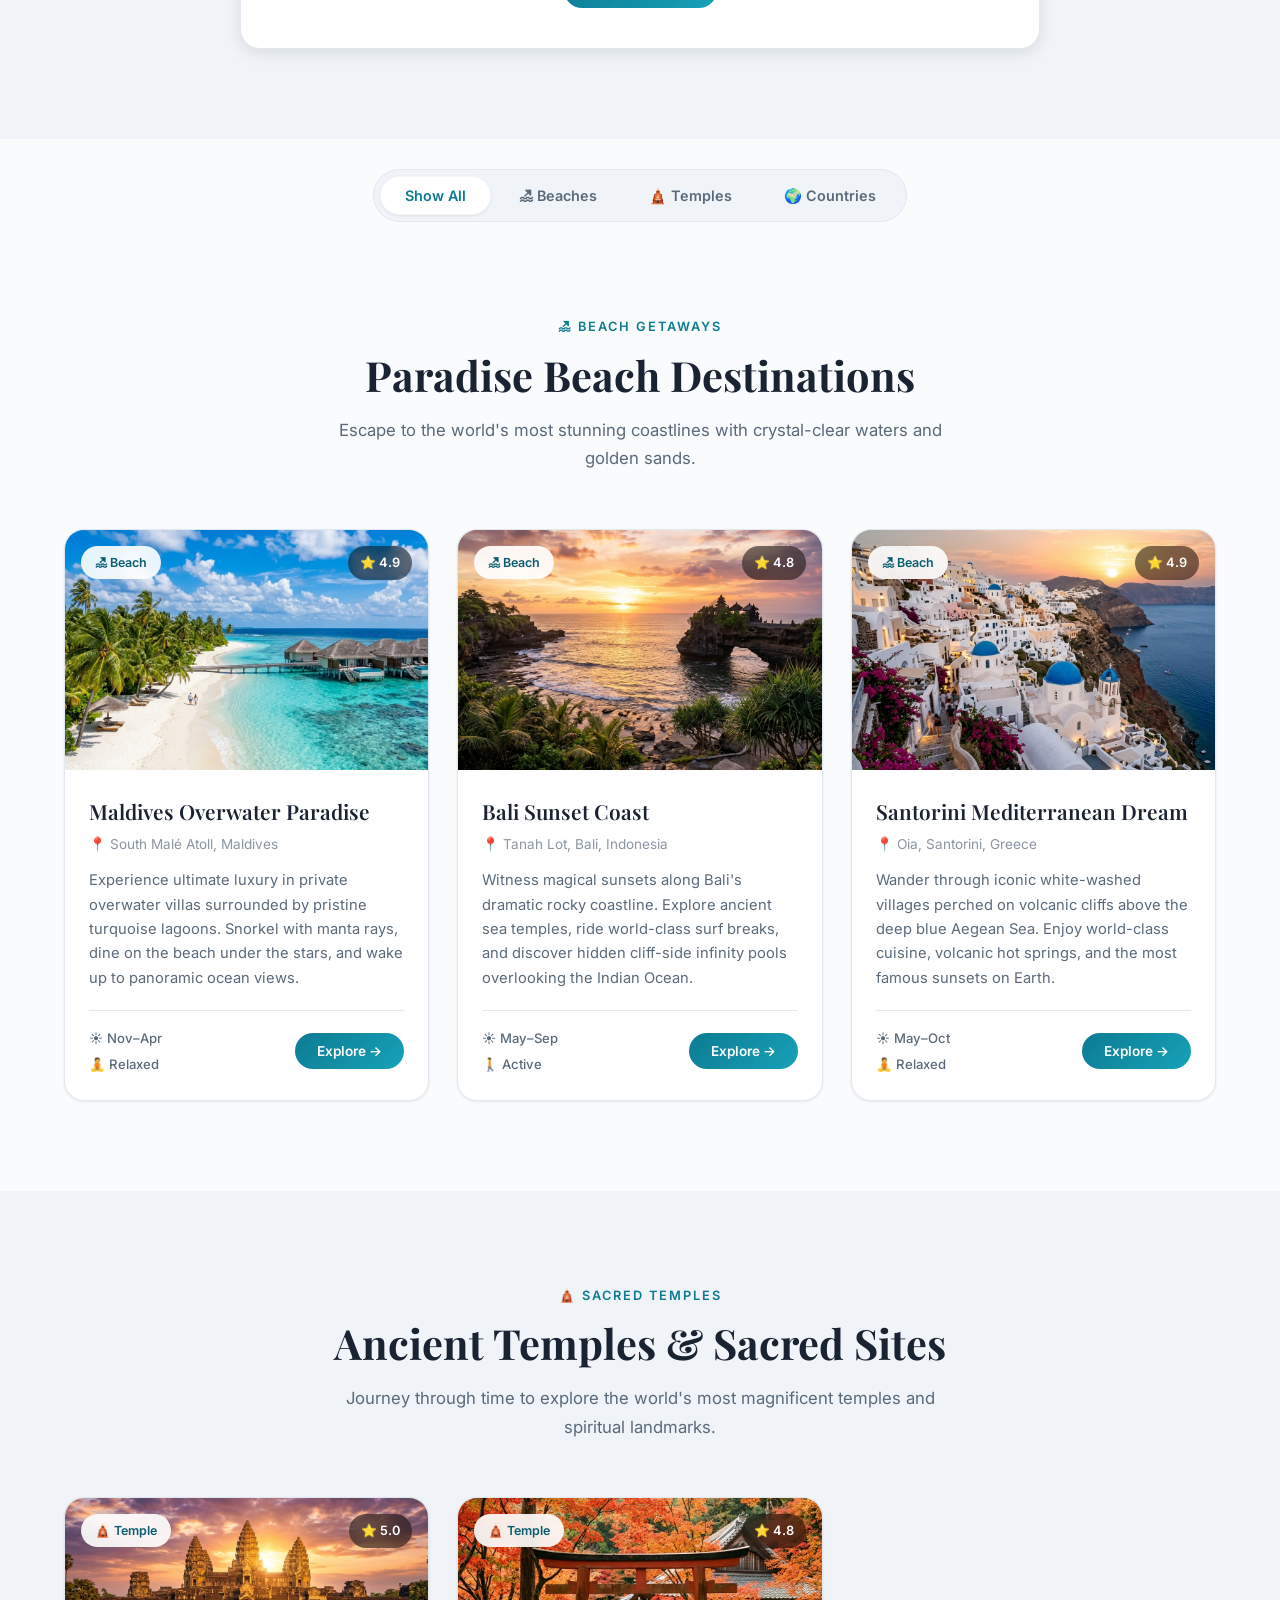
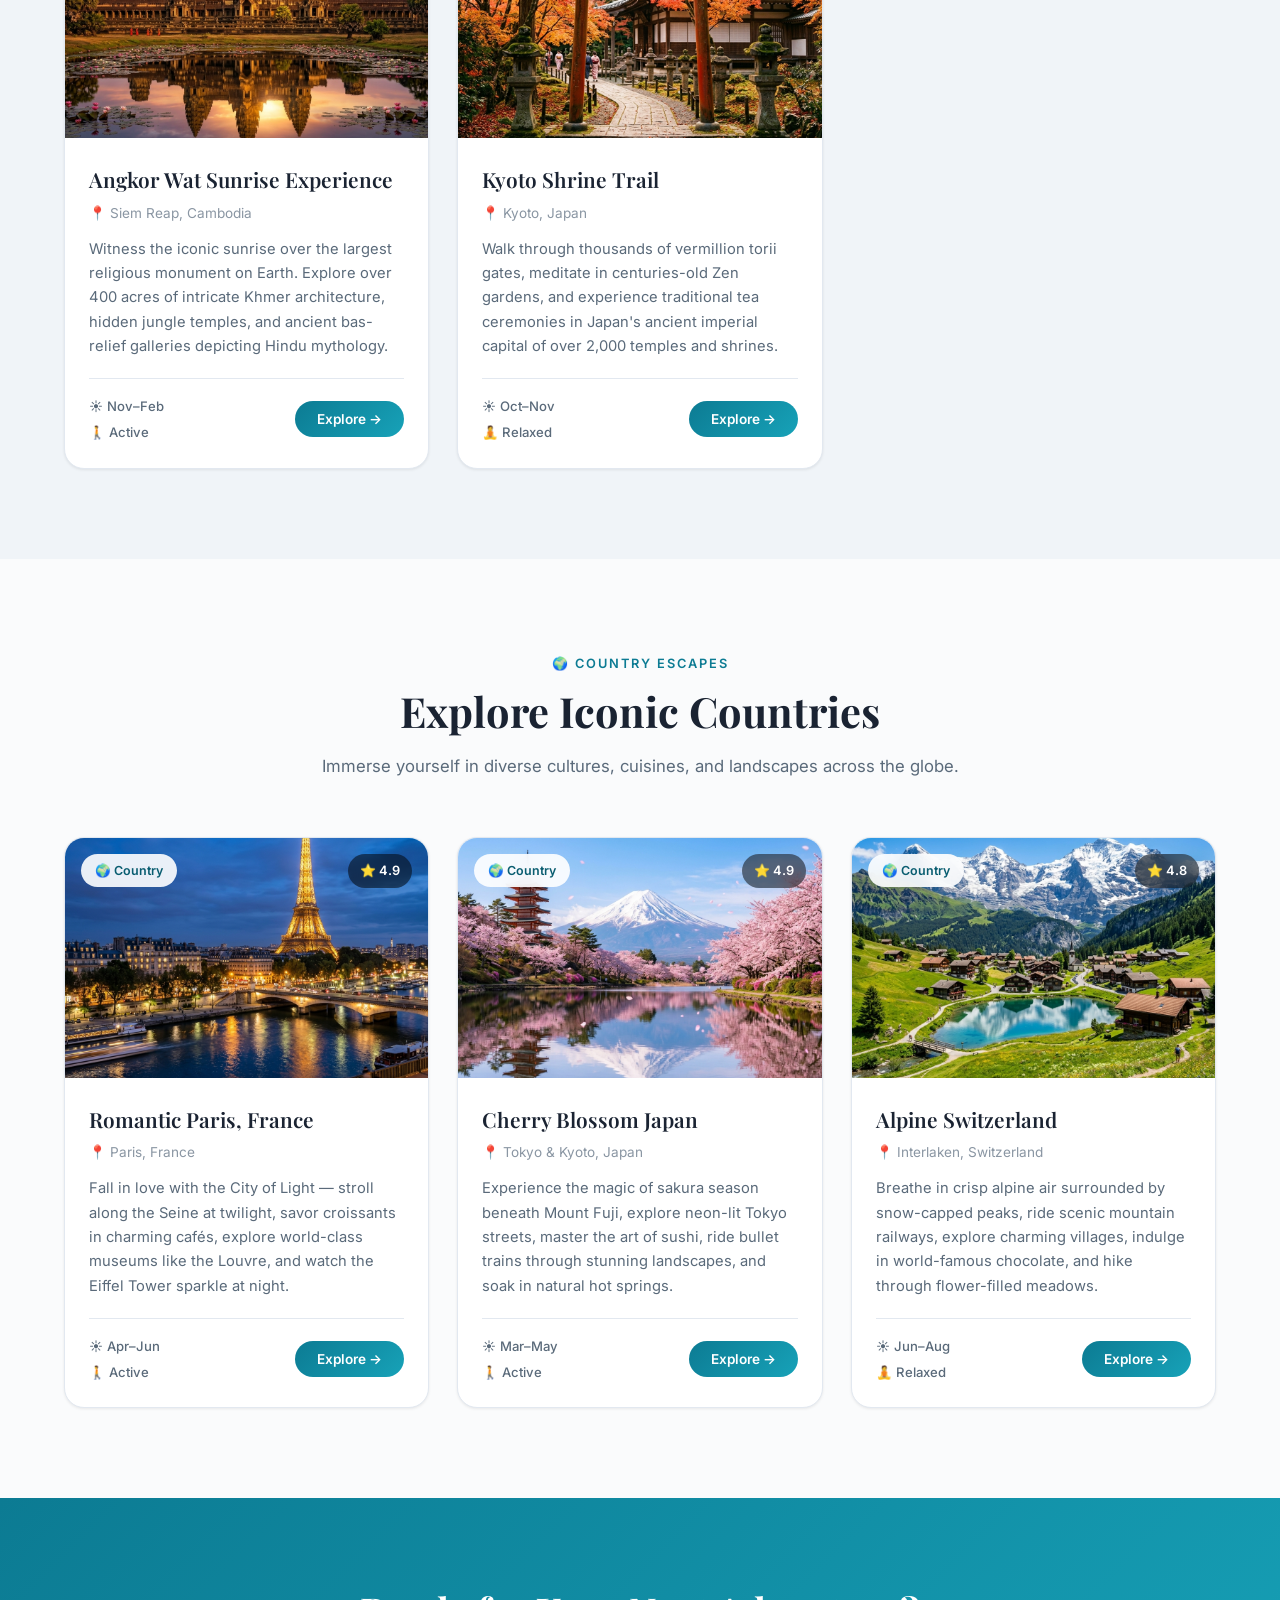
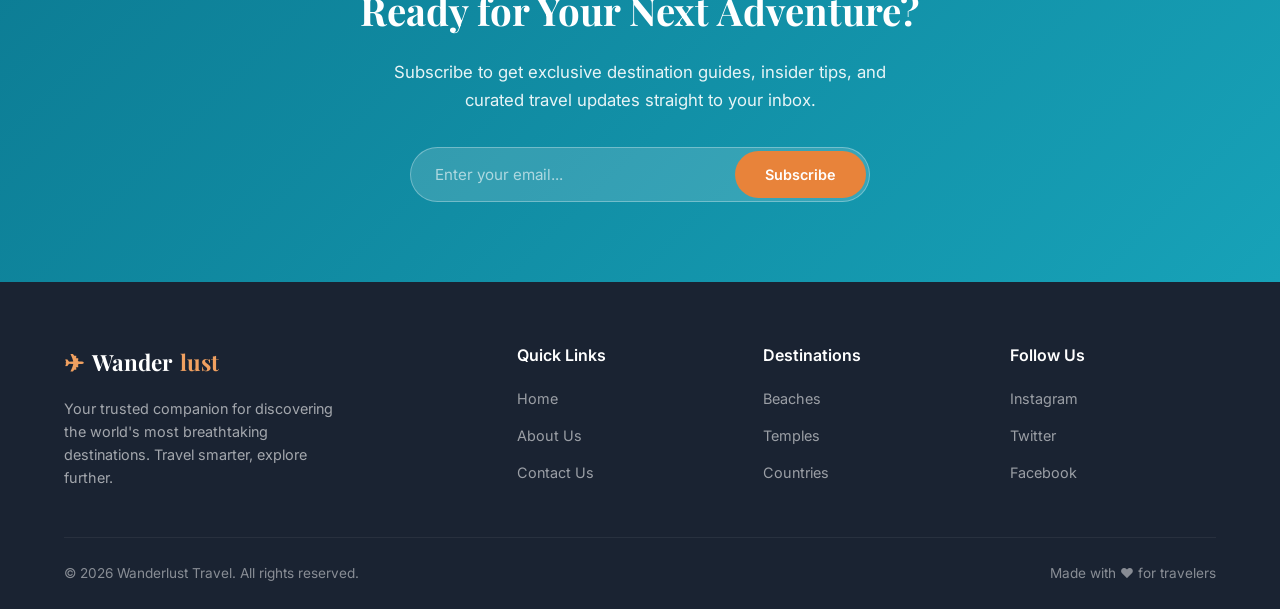
==== commit 0dfa3874: "✨ UI/UX Refinement: Remove placeholder fluff & implement interactive features" ====
--- a/index.html
+++ b/index.html
@@ -33,23 +33,129 @@
     <section class="hero" id="home">
         <div class="hero-bg" style="background-image: url('images/hero.png')"></div>
         <div class="hero-content fade-up">
-            <div class="hero-badge">🌍 Trusted by 50,000+ Travelers</div>
+            <div class="hero-badge">✈ Curated Travel Recommendations</div>
             <h1>Discover the World's Most Breathtaking Destinations</h1>
-            <p>From pristine beaches to ancient temples and vibrant countries — find your perfect escape with our expertly curated travel recommendations.</p>
+            <p>From pristine beaches to ancient temples and vibrant countries — find your perfect escape with our expertly curated travel guide.</p>
             <div class="hero-search">
                 <input type="text" id="heroSearch" placeholder="Search beaches, temples, countries..." aria-label="Search destinations">
                 <button type="button" id="heroSearchBtn">Search</button>
             </div>
-            <div class="hero-stats">
-                <div class="stat"><span class="stat-number">150+</span><span class="stat-label">Destinations</span></div>
-                <div class="stat"><span class="stat-number">50K+</span><span class="stat-label">Happy Travelers</span></div>
-                <div class="stat"><span class="stat-number">4.9</span><span class="stat-label">Avg Rating</span></div>
-            </div>
         </div>
     </section>
 
     <!-- Main Content -->
     <main>
+
+        <!-- Travel Matcher Quiz -->
+        <section class="section section-alt" id="quizSection">
+            <div class="container">
+                <div class="section-header fade-up">
+                    <span class="section-badge">🎯 Recommendation Engine</span>
+                    <h2>Find Your Perfect Escape</h2>
+                    <p>Answer a few quick questions and let our algorithm match you with the ideal destination for your next trip.</p>
+                </div>
+                <div class="quiz-container fade-up" id="quizContainer">
+                    <!-- Step 1: Vibe -->
+                    <div class="quiz-step active" id="step1">
+                        <h3>1. What kind of vibe are you looking for?</h3>
+                        <div class="quiz-options">
+                            <label class="quiz-option-card">
+                                <input type="radio" name="quizVibe" value="beach" checked>
+                                <span class="option-content">
+                                    <span class="option-icon">🏖</span>
+                                    <span class="option-title">Sun & Sea</span>
+                                    <span class="option-desc">Relaxing beaches, turquoise waters, and coastal warmth.</span>
+                                </span>
+                            </label>
+                            <label class="quiz-option-card">
+                                <input type="radio" name="quizVibe" value="temple">
+                                <span class="option-content">
+                                    <span class="option-icon">🛕</span>
+                                    <span class="option-title">History & Spirit</span>
+                                    <span class="option-desc">Ancient temples, rich cultures, and sacred structures.</span>
+                                </span>
+                            </label>
+                            <label class="quiz-option-card">
+                                <input type="radio" name="quizVibe" value="country">
+                                <span class="option-content">
+                                    <span class="option-icon">🌍</span>
+                                    <span class="option-title">Scenic & Culture</span>
+                                    <span class="option-desc">Vibrant cities, local cuisines, and iconic landscapes.</span>
+                                </span>
+                            </label>
+                        </div>
+                        <div class="quiz-nav">
+                            <button type="button" class="btn-explore next-step-btn" id="goToStep2">Next Question →</button>
+                        </div>
+                    </div>
+
+                    <!-- Step 2: Pace -->
+                    <div class="quiz-step" id="step2">
+                        <h3>2. What is your preferred travel pace?</h3>
+                        <div class="quiz-options">
+                            <label class="quiz-option-card">
+                                <input type="radio" name="quizPace" value="relaxed" checked>
+                                <span class="option-content">
+                                    <span class="option-icon">🧘</span>
+                                    <span class="option-title">Relaxed & Leisure</span>
+                                    <span class="option-desc">Secluded retreats, scenic train journeys, and slow exploration.</span>
+                                </span>
+                            </label>
+                            <label class="quiz-option-card">
+                                <input type="radio" name="quizPace" value="active">
+                                <span class="option-content">
+                                    <span class="option-icon">🚶</span>
+                                    <span class="option-title">Active & Exploratory</span>
+                                    <span class="option-desc">Adventure trails, hiking, walking tours, and bustling sights.</span>
+                                </span>
+                            </label>
+                        </div>
+                        <div class="quiz-nav">
+                            <button type="button" class="btn-secondary prev-step-btn" id="backToStep1">← Back</button>
+                            <button type="button" class="btn-explore submit-quiz-btn" id="submitQuiz">Find My Match</button>
+                        </div>
+                    </div>
+
+                    <!-- Result Step -->
+                    <div class="quiz-step" id="quizResult">
+                        <div class="quiz-result-card">
+                            <div class="result-badge">✨ Your Perfect Match</div>
+                            <h3 id="resultName">Destination Name</h3>
+                            <div class="result-content">
+                                <div class="result-image-wrapper">
+                                    <img id="resultImage" src="images/beach-maldives.png" alt="Your travel match">
+                                </div>
+                                <div class="result-details">
+                                    <p id="resultText">Recommended travel description text goes here.</p>
+                                    <div class="result-meta">
+                                        <span id="resultSeason">Best Season: Nov–Apr</span>
+                                        <span id="resultLocation">📍 Maldives</span>
+                                    </div>
+                                    <div class="result-actions">
+                                        <button type="button" class="btn-explore" id="viewResultDetails">Explore Destination</button>
+                                        <button type="button" class="btn-secondary" id="restartQuiz">Retake Quiz</button>
+                                    </div>
+                                </div>
+                            </div>
+                        </div>
+                    </div>
+                </div>
+            </div>
+        </section>
+
+        <!-- Category Filters -->
+        <section class="section-filters" id="explore">
+            <div class="container">
+                <div class="filter-tabs-container fade-up">
+                    <div class="filter-tabs" id="filterTabs">
+                        <button type="button" class="filter-btn active" data-filter="all">Show All</button>
+                        <button type="button" class="filter-btn" data-filter="beach">🏖 Beaches</button>
+                        <button type="button" class="filter-btn" data-filter="temple">🛕 Temples</button>
+                        <button type="button" class="filter-btn" data-filter="country">🌍 Countries</button>
+                    </div>
+                </div>
+            </div>
+        </section>
 
         <!-- Beach Recommendations -->
         <section class="section" id="beaches">
@@ -61,7 +167,7 @@
                 </div>
                 <div class="card-grid" id="beachGrid">
                     <!-- Beach Card 1 -->
-                    <article class="dest-card fade-up" data-category="beach" data-name="Maldives Overwater Paradise">
+                    <article class="dest-card fade-up" data-category="beach" data-name="Maldives Overwater Paradise" data-id="maldives">
                         <div class="card-image">
                             <img src="images/beach-maldives.png" alt="Overwater bungalows on crystal-clear turquoise lagoon in the Maldives" loading="lazy">
                             <span class="card-badge">🏖 Beach</span>
@@ -72,13 +178,16 @@
                             <span class="card-location">📍 South Malé Atoll, Maldives</span>
                             <p>Experience ultimate luxury in private overwater villas surrounded by pristine turquoise lagoons. Snorkel with manta rays, dine on the beach under the stars, and wake up to panoramic ocean views.</p>
                             <div class="card-footer-info">
-                                <span class="card-price">$2,400 <span>/ person</span></span>
-                                <a href="#" class="btn-explore" role="button">Explore →</a>
+                                <div class="card-meta-details">
+                                    <span class="meta-item">☀️ Nov–Apr</span>
+                                    <span class="meta-item">🧘 Relaxed</span>
+                                </div>
+                                <button type="button" class="btn-explore open-modal-btn" data-destination="maldives">Explore →</button>
                             </div>
                         </div>
                     </article>
                     <!-- Beach Card 2 -->
-                    <article class="dest-card fade-up" data-category="beach" data-name="Bali Sunset Coast">
+                    <article class="dest-card fade-up" data-category="beach" data-name="Bali Sunset Coast" data-id="bali">
                         <div class="card-image">
                             <img src="images/beach-bali.png" alt="Dramatic Bali coastline at sunset with Tanah Lot temple silhouette" loading="lazy">
                             <span class="card-badge">🏖 Beach</span>
@@ -89,13 +198,16 @@
                             <span class="card-location">📍 Tanah Lot, Bali, Indonesia</span>
                             <p>Witness magical sunsets along Bali's dramatic rocky coastline. Explore ancient sea temples, ride world-class surf breaks, and discover hidden cliff-side infinity pools overlooking the Indian Ocean.</p>
                             <div class="card-footer-info">
-                                <span class="card-price">$1,200 <span>/ person</span></span>
-                                <a href="#" class="btn-explore" role="button">Explore →</a>
+                                <div class="card-meta-details">
+                                    <span class="meta-item">☀️ May–Sep</span>
+                                    <span class="meta-item">🚶 Active</span>
+                                </div>
+                                <button type="button" class="btn-explore open-modal-btn" data-destination="bali">Explore →</button>
                             </div>
                         </div>
                     </article>
                     <!-- Beach Card 3 -->
-                    <article class="dest-card fade-up" data-category="beach" data-name="Santorini Mediterranean Dream">
+                    <article class="dest-card fade-up" data-category="beach" data-name="Santorini Mediterranean Dream" data-id="santorini">
                         <div class="card-image">
                             <img src="images/beach-santorini.png" alt="White-washed buildings and blue domes of Santorini overlooking the Aegean Sea" loading="lazy">
                             <span class="card-badge">🏖 Beach</span>
@@ -106,8 +218,11 @@
                             <span class="card-location">📍 Oia, Santorini, Greece</span>
                             <p>Wander through iconic white-washed villages perched on volcanic cliffs above the deep blue Aegean Sea. Enjoy world-class cuisine, volcanic hot springs, and the most famous sunsets on Earth.</p>
                             <div class="card-footer-info">
-                                <span class="card-price">$1,800 <span>/ person</span></span>
-                                <a href="#" class="btn-explore" role="button">Explore →</a>
+                                <div class="card-meta-details">
+                                    <span class="meta-item">☀️ May–Oct</span>
+                                    <span class="meta-item">🧘 Relaxed</span>
+                                </div>
+                                <button type="button" class="btn-explore open-modal-btn" data-destination="santorini">Explore →</button>
                             </div>
                         </div>
                     </article>
@@ -125,7 +240,7 @@
                 </div>
                 <div class="card-grid" id="templeGrid">
                     <!-- Temple Card 1 -->
-                    <article class="dest-card fade-up" data-category="temple" data-name="Angkor Wat Sunrise Experience">
+                    <article class="dest-card fade-up" data-category="temple" data-name="Angkor Wat Sunrise Experience" data-id="angkor">
                         <div class="card-image">
                             <img src="images/temple-angkor.png" alt="Angkor Wat temple towers reflected in lotus pond at sunrise in Cambodia" loading="lazy">
                             <span class="card-badge">🛕 Temple</span>
@@ -136,13 +251,16 @@
                             <span class="card-location">📍 Siem Reap, Cambodia</span>
                             <p>Witness the iconic sunrise over the largest religious monument on Earth. Explore over 400 acres of intricate Khmer architecture, hidden jungle temples, and ancient bas-relief galleries depicting Hindu mythology.</p>
                             <div class="card-footer-info">
-                                <span class="card-price">$800 <span>/ person</span></span>
-                                <a href="#" class="btn-explore" role="button">Explore →</a>
+                                <div class="card-meta-details">
+                                    <span class="meta-item">☀️ Nov–Feb</span>
+                                    <span class="meta-item">🚶 Active</span>
+                                </div>
+                                <button type="button" class="btn-explore open-modal-btn" data-destination="angkor">Explore →</button>
                             </div>
                         </div>
                     </article>
                     <!-- Temple Card 2 -->
-                    <article class="dest-card fade-up" data-category="temple" data-name="Kyoto Shrine Trail">
+                    <article class="dest-card fade-up" data-category="temple" data-name="Kyoto Shrine Trail" data-id="kyoto">
                         <div class="card-image">
                             <img src="images/temple-kyoto.png" alt="Traditional torii gate at a Kyoto shrine surrounded by autumn maple leaves" loading="lazy">
                             <span class="card-badge">🛕 Temple</span>
@@ -153,8 +271,11 @@
                             <span class="card-location">📍 Kyoto, Japan</span>
                             <p>Walk through thousands of vermillion torii gates, meditate in centuries-old Zen gardens, and experience traditional tea ceremonies in Japan's ancient imperial capital of over 2,000 temples and shrines.</p>
                             <div class="card-footer-info">
-                                <span class="card-price">$1,500 <span>/ person</span></span>
-                                <a href="#" class="btn-explore" role="button">Explore →</a>
+                                <div class="card-meta-details">
+                                    <span class="meta-item">☀️ Oct–Nov</span>
+                                    <span class="meta-item">🧘 Relaxed</span>
+                                </div>
+                                <button type="button" class="btn-explore open-modal-btn" data-destination="kyoto">Explore →</button>
                             </div>
                         </div>
                     </article>
@@ -172,7 +293,7 @@
                 </div>
                 <div class="card-grid" id="countryGrid">
                     <!-- Country Card 1 -->
-                    <article class="dest-card fade-up" data-category="country" data-name="Romantic Paris France">
+                    <article class="dest-card fade-up" data-category="country" data-name="Romantic Paris France" data-id="paris">
                         <div class="card-image">
                             <img src="images/country-paris.png" alt="Eiffel Tower illuminated at twilight with Seine river reflections in Paris" loading="lazy">
                             <span class="card-badge">🌍 Country</span>
@@ -183,13 +304,16 @@
                             <span class="card-location">📍 Paris, France</span>
                             <p>Fall in love with the City of Light — stroll along the Seine at twilight, savor croissants in charming cafés, explore world-class museums like the Louvre, and watch the Eiffel Tower sparkle at night.</p>
                             <div class="card-footer-info">
-                                <span class="card-price">$2,100 <span>/ person</span></span>
-                                <a href="#" class="btn-explore" role="button">Explore →</a>
+                                <div class="card-meta-details">
+                                    <span class="meta-item">☀️ Apr–Jun</span>
+                                    <span class="meta-item">🚶 Active</span>
+                                </div>
+                                <button type="button" class="btn-explore open-modal-btn" data-destination="paris">Explore →</button>
                             </div>
                         </div>
                     </article>
                     <!-- Country Card 2 -->
-                    <article class="dest-card fade-up" data-category="country" data-name="Cherry Blossom Japan">
+                    <article class="dest-card fade-up" data-category="country" data-name="Cherry Blossom Japan" data-id="japan">
                         <div class="card-image">
                             <img src="images/country-japan.png" alt="Mount Fuji with cherry blossoms and traditional pagoda reflected in lake" loading="lazy">
                             <span class="card-badge">🌍 Country</span>
@@ -200,13 +324,16 @@
                             <span class="card-location">📍 Tokyo & Kyoto, Japan</span>
                             <p>Experience the magic of sakura season beneath Mount Fuji, explore neon-lit Tokyo streets, master the art of sushi, ride bullet trains through stunning landscapes, and soak in natural hot springs.</p>
                             <div class="card-footer-info">
-                                <span class="card-price">$2,800 <span>/ person</span></span>
-                                <a href="#" class="btn-explore" role="button">Explore →</a>
+                                <div class="card-meta-details">
+                                    <span class="meta-item">☀️ Mar–May</span>
+                                    <span class="meta-item">🚶 Active</span>
+                                </div>
+                                <button type="button" class="btn-explore open-modal-btn" data-destination="japan">Explore →</button>
                             </div>
                         </div>
                     </article>
                     <!-- Country Card 3 -->
-                    <article class="dest-card fade-up" data-category="country" data-name="Alpine Switzerland">
+                    <article class="dest-card fade-up" data-category="country" data-name="Alpine Switzerland" data-id="switzerland">
                         <div class="card-image">
                             <img src="images/country-switzerland.png" alt="Swiss Alps village with snow-capped peaks and crystal-clear mountain lake" loading="lazy">
                             <span class="card-badge">🌍 Country</span>
@@ -217,48 +344,14 @@
                             <span class="card-location">📍 Interlaken, Switzerland</span>
                             <p>Breathe in crisp alpine air surrounded by snow-capped peaks, ride scenic mountain railways, explore charming villages, indulge in world-famous chocolate, and hike through flower-filled meadows.</p>
                             <div class="card-footer-info">
-                                <span class="card-price">$3,200 <span>/ person</span></span>
-                                <a href="#" class="btn-explore" role="button">Explore →</a>
-                            </div>
-                        </div>
-                    </article>
-                </div>
-            </div>
-        </section>
-
-        <!-- Testimonials -->
-        <section class="section section-alt" id="testimonials">
-            <div class="container">
-                <div class="section-header fade-up">
-                    <span class="section-badge">💬 Traveler Stories</span>
-                    <h2>What Our Travelers Say</h2>
-                    <p>Real experiences from adventurers who discovered their dream destinations with us.</p>
-                </div>
-                <div class="testimonials-grid">
-                    <div class="testimonial-card fade-up">
-                        <div class="quote">"</div>
-                        <p>The Maldives trip exceeded all expectations. The overwater villa was a dream, and the snorkeling was incredible. Wanderlust made every detail perfect!</p>
-                        <div class="testimonial-author">
-                            <div class="testimonial-avatar">SP</div>
-                            <div><div class="testimonial-name">Sarah P.</div><div class="testimonial-trip">Maldives, 2025</div></div>
-                        </div>
-                    </div>
-                    <div class="testimonial-card fade-up">
-                        <div class="quote">"</div>
-                        <p>Watching the sunrise at Angkor Wat was a life-changing moment. The cultural depth and history of Cambodia left us speechless. Highly recommend!</p>
-                        <div class="testimonial-author">
-                            <div class="testimonial-avatar">MK</div>
-                            <div><div class="testimonial-name">Michael K.</div><div class="testimonial-trip">Cambodia, 2025</div></div>
-                        </div>
-                    </div>
-                    <div class="testimonial-card fade-up">
-                        <div class="quote">"</div>
-                        <p>Japan during cherry blossom season is pure magic. From Tokyo's energy to Kyoto's serenity, every day was a new adventure. Can't wait to go back!</p>
-                        <div class="testimonial-author">
-                            <div class="testimonial-avatar">EL</div>
-                            <div><div class="testimonial-name">Emma L.</div><div class="testimonial-trip">Japan, 2024</div></div>
-                        </div>
-                    </div>
+                                <div class="card-meta-details">
+                                    <span class="meta-item">☀️ Jun–Aug</span>
+                                    <span class="meta-item">🧘 Relaxed</span>
+                                </div>
+                                <button type="button" class="btn-explore open-modal-btn" data-destination="switzerland">Explore →</button>
+                            </div>
+                        </div>
+                    </article>
                 </div>
             </div>
         </section>
@@ -267,7 +360,7 @@
         <section class="cta-section" id="newsletter">
             <div class="container fade-up">
                 <h2>Ready for Your Next Adventure?</h2>
-                <p>Subscribe to get exclusive travel deals, insider tips, and destination guides straight to your inbox.</p>
+                <p>Subscribe to get exclusive destination guides, insider tips, and curated travel updates straight to your inbox.</p>
                 <form class="cta-form" id="newsletterForm" aria-label="Newsletter signup">
                     <input type="email" placeholder="Enter your email..." aria-label="Email for newsletter" required>
                     <button type="submit">Subscribe</button>
@@ -304,9 +397,9 @@
                 <div>
                     <h4>Follow Us</h4>
                     <ul>
-                        <li><a href="#">Instagram</a></li>
-                        <li><a href="#">Twitter</a></li>
-                        <li><a href="#">Facebook</a></li>
+                        <li><a href="https://instagram.com" target="_blank" rel="noopener">Instagram</a></li>
+                        <li><a href="https://twitter.com" target="_blank" rel="noopener">Twitter</a></li>
+                        <li><a href="https://facebook.com" target="_blank" rel="noopener">Facebook</a></li>
                     </ul>
                 </div>
             </div>
@@ -317,6 +410,69 @@
         </div>
     </footer>
 
+    <!-- Destination Details Modal -->
+    <div class="modal-overlay" id="destinationModal" role="dialog" aria-modal="true" aria-labelledby="modalTitle">
+        <div class="modal-container">
+            <button class="modal-close-btn" id="modalCloseBtn" aria-label="Close modal">&times;</button>
+            <div class="modal-body">
+                <div class="modal-image-wrapper">
+                    <img id="modalImage" src="" alt="Destination Image">
+                    <span class="modal-badge" id="modalBadge">🏖 Beach</span>
+                </div>
+                <div class="modal-content">
+                    <div class="modal-header">
+                        <h2 id="modalTitle">Destination Name</h2>
+                        <span class="modal-location" id="modalLocation">📍 Location</span>
+                    </div>
+                    <div class="modal-details-grid">
+                        <div class="modal-detail-item">
+                            <span class="detail-icon">📅</span>
+                            <div>
+                                <strong>Best Season</strong>
+                                <p id="modalSeason">Season details</p>
+                            </div>
+                        </div>
+                        <div class="modal-detail-item">
+                            <span class="detail-icon">💬</span>
+                            <div>
+                                <strong>Language</strong>
+                                <p id="modalLanguage">Language details</p>
+                            </div>
+                        </div>
+                        <div class="modal-detail-item">
+                            <span class="detail-icon">💳</span>
+                            <div>
+                                <strong>Currency</strong>
+                                <p id="modalCurrency">Currency details</p>
+                            </div>
+                        </div>
+                        <div class="modal-detail-item">
+                            <span class="detail-icon">🛂</span>
+                            <div>
+                                <strong>Entry Visa</strong>
+                                <p id="modalVisa">Visa requirements</p>
+                            </div>
+                        </div>
+                    </div>
+                    <div class="modal-description-section">
+                        <h3>About the Destination</h3>
+                        <p id="modalDescription">Detailed description goes here...</p>
+                    </div>
+                    <div class="modal-attractions-section">
+                        <h3>Key Attractions & Activities</h3>
+                        <ul id="modalAttractions">
+                            <li>Attraction 1</li>
+                        </ul>
+                    </div>
+                    <div class="modal-tips-section">
+                        <h3>Traveler Tips</h3>
+                        <p id="modalTips">Insider tips...</p>
+                    </div>
+                </div>
+            </div>
+        </div>
+    </div>
+
     <script src="script.js"></script>
 </body>
 </html>
--- a/style.css
+++ b/style.css
@@ -817,6 +817,452 @@
 .testimonial-trip { color: var(--text-muted); font-size: 0.8rem; }
 
 /* ============================================
+   CATEGORY FILTER TABS
+   ============================================ */
+.section-filters {
+    padding: 30px 0 0;
+    text-align: center;
+}
+
+.filter-tabs-container {
+    display: flex;
+    justify-content: center;
+    align-items: center;
+}
+
+.filter-tabs {
+    display: inline-flex;
+    background: var(--bg-alt);
+    padding: 6px;
+    border-radius: 50px;
+    border: 1px solid var(--border);
+    gap: 4px;
+}
+
+.filter-btn {
+    padding: 10px 24px;
+    border-radius: 50px;
+    font-size: 0.9rem;
+    font-weight: 600;
+    color: var(--text-secondary);
+    transition: var(--transition);
+}
+
+.filter-btn:hover {
+    color: var(--primary);
+}
+
+.filter-btn.active {
+    background: var(--surface);
+    color: var(--primary);
+    box-shadow: var(--shadow-sm);
+    border: 1px solid rgba(0,0,0,0.03);
+}
+
+/* ============================================
+   INTERACTIVE TRAVEL MATCHER QUIZ
+   ============================================ */
+.quiz-container {
+    background: var(--surface);
+    border-radius: var(--radius-lg);
+    border: 1px solid var(--border);
+    box-shadow: var(--shadow-md);
+    padding: 40px;
+    max-width: 800px;
+    margin: 0 auto;
+    overflow: hidden;
+    position: relative;
+    min-height: 380px;
+}
+
+.quiz-step {
+    display: none;
+    opacity: 0;
+    transform: translateX(30px);
+    transition: opacity 0.4s ease, transform 0.4s ease;
+}
+
+.quiz-step.active {
+    display: block;
+    opacity: 1;
+    transform: translateX(0);
+}
+
+.quiz-step h3 {
+    font-family: var(--font-serif);
+    font-size: 1.5rem;
+    color: var(--text);
+    margin-bottom: 24px;
+    text-align: center;
+}
+
+.quiz-options {
+    display: grid;
+    grid-template-columns: repeat(auto-fit, minmax(200px, 1fr));
+    gap: 20px;
+    margin-bottom: 30px;
+}
+
+.quiz-option-card {
+    cursor: pointer;
+    position: relative;
+}
+
+.quiz-option-card input {
+    position: absolute;
+    opacity: 0;
+    width: 0;
+    height: 0;
+}
+
+.option-content {
+    display: flex;
+    flex-direction: column;
+    align-items: center;
+    text-align: center;
+    padding: 24px;
+    background: var(--bg);
+    border: 2px solid var(--border);
+    border-radius: var(--radius-md);
+    transition: var(--transition);
+    height: 100%;
+}
+
+.quiz-option-card:hover .option-content {
+    border-color: var(--primary-light);
+    transform: translateY(-4px);
+    box-shadow: var(--shadow-sm);
+}
+
+.quiz-option-card input:checked + .option-content {
+    border-color: var(--primary);
+    background: rgba(12, 123, 147, 0.03);
+    box-shadow: var(--shadow-md);
+}
+
+.option-icon {
+    font-size: 2.5rem;
+    margin-bottom: 12px;
+}
+
+.option-title {
+    font-size: 1.05rem;
+    font-weight: 700;
+    color: var(--text);
+    margin-bottom: 8px;
+}
+
+.option-desc {
+    font-size: 0.85rem;
+    color: var(--text-secondary);
+    line-height: 1.5;
+}
+
+.quiz-nav {
+    display: flex;
+    justify-content: center;
+    gap: 16px;
+}
+
+.btn-secondary {
+    padding: 12px 28px;
+    background: var(--bg-alt);
+    color: var(--text-secondary);
+    border-radius: 50px;
+    font-size: 0.9rem;
+    font-weight: 600;
+    border: 1px solid var(--border);
+    transition: var(--transition);
+}
+
+.btn-secondary:hover {
+    background: var(--border);
+    color: var(--text);
+}
+
+/* Quiz Result Card */
+.quiz-result-card {
+    text-align: center;
+}
+
+.result-badge {
+    display: inline-block;
+    background: rgba(232, 131, 58, 0.15);
+    color: var(--accent);
+    padding: 6px 16px;
+    border-radius: 50px;
+    font-size: 0.8rem;
+    font-weight: 700;
+    text-transform: uppercase;
+    letter-spacing: 1px;
+    margin-bottom: 16px;
+}
+
+.quiz-result-card h3 {
+    font-size: 2rem;
+    margin-bottom: 24px;
+}
+
+.result-content {
+    display: grid;
+    grid-template-columns: 280px 1fr;
+    gap: 32px;
+    text-align: left;
+    align-items: center;
+}
+
+.result-image-wrapper {
+    height: 200px;
+    border-radius: var(--radius-md);
+    overflow: hidden;
+    box-shadow: var(--shadow-md);
+}
+
+.result-image-wrapper img {
+    width: 100%;
+    height: 100%;
+    object-fit: cover;
+}
+
+.result-details p {
+    color: var(--text-secondary);
+    font-size: 1rem;
+    line-height: 1.7;
+    margin-bottom: 20px;
+}
+
+.result-meta {
+    display: flex;
+    flex-wrap: wrap;
+    gap: 20px;
+    margin-bottom: 24px;
+    font-size: 0.9rem;
+    color: var(--text-secondary);
+}
+
+.result-actions {
+    display: flex;
+    gap: 16px;
+}
+
+/* ============================================
+   DESTINATION DETAILS MODAL
+   ============================================ */
+.modal-overlay {
+    position: fixed;
+    inset: 0;
+    background: rgba(10, 25, 47, 0.7);
+    backdrop-filter: blur(8px);
+    -webkit-backdrop-filter: blur(8px);
+    z-index: 2000;
+    display: flex;
+    align-items: center;
+    justify-content: center;
+    opacity: 0;
+    pointer-events: none;
+    transition: opacity 0.4s ease;
+    padding: 20px;
+}
+
+.modal-overlay.active {
+    opacity: 1;
+    pointer-events: auto;
+}
+
+.modal-container {
+    background: var(--surface);
+    border-radius: var(--radius-lg);
+    box-shadow: var(--shadow-xl);
+    width: 100%;
+    max-width: 850px;
+    max-height: 90vh;
+    overflow-y: auto;
+    position: relative;
+    transform: scale(0.9);
+    transition: transform 0.4s cubic-bezier(0.34, 1.56, 0.64, 1);
+    border: 1px solid var(--border);
+}
+
+.modal-overlay.active .modal-container {
+    transform: scale(1);
+}
+
+.modal-close-btn {
+    position: absolute;
+    top: 16px;
+    right: 16px;
+    width: 36px;
+    height: 36px;
+    background: rgba(255, 255, 255, 0.9);
+    border-radius: 50%;
+    font-size: 1.8rem;
+    line-height: 32px;
+    text-align: center;
+    cursor: pointer;
+    box-shadow: var(--shadow-sm);
+    transition: var(--transition);
+    z-index: 10;
+    color: var(--text);
+    display: flex;
+    align-items: center;
+    justify-content: center;
+}
+
+.modal-close-btn:hover {
+    background: var(--accent);
+    color: #fff;
+    transform: rotate(90deg);
+}
+
+.modal-image-wrapper {
+    height: 320px;
+    position: relative;
+    overflow: hidden;
+}
+
+.modal-image-wrapper img {
+    width: 100%;
+    height: 100%;
+    object-fit: cover;
+}
+
+.modal-image-wrapper .modal-badge {
+    position: absolute;
+    bottom: 20px;
+    left: 24px;
+    padding: 6px 14px;
+    background: var(--primary);
+    color: #fff;
+    border-radius: 50px;
+    font-size: 0.8rem;
+    font-weight: 600;
+}
+
+.modal-content {
+    padding: 32px 40px;
+}
+
+.modal-header {
+    margin-bottom: 24px;
+}
+
+.modal-header h2 {
+    font-family: var(--font-serif);
+    font-size: 2.2rem;
+    color: var(--text);
+    margin-bottom: 6px;
+    line-height: 1.2;
+}
+
+.modal-location {
+    font-size: 0.95rem;
+    color: var(--text-secondary);
+}
+
+.modal-details-grid {
+    display: grid;
+    grid-template-columns: repeat(4, 1fr);
+    gap: 16px;
+    padding: 20px;
+    background: var(--bg-alt);
+    border-radius: var(--radius-md);
+    margin-bottom: 28px;
+    border: 1px solid var(--border);
+}
+
+.modal-detail-item {
+    display: flex;
+    gap: 12px;
+    align-items: center;
+}
+
+.modal-detail-item .detail-icon {
+    font-size: 1.8rem;
+}
+
+.modal-detail-item strong {
+    font-size: 0.8rem;
+    color: var(--text-muted);
+    text-transform: uppercase;
+    letter-spacing: 0.5px;
+    display: block;
+}
+
+.modal-detail-item p {
+    font-size: 0.92rem;
+    font-weight: 600;
+    color: var(--text);
+}
+
+.modal-description-section {
+    margin-bottom: 28px;
+}
+
+.modal-description-section h3,
+.modal-attractions-section h3,
+.modal-tips-section h3 {
+    font-size: 1.2rem;
+    font-weight: 700;
+    color: var(--text);
+    margin-bottom: 12px;
+}
+
+.modal-description-section p {
+    color: var(--text-secondary);
+    line-height: 1.8;
+}
+
+.modal-attractions-section {
+    margin-bottom: 28px;
+}
+
+.modal-attractions-section ul {
+    list-style: none;
+    padding-left: 0;
+}
+
+.modal-attractions-section li {
+    position: relative;
+    padding-left: 28px;
+    margin-bottom: 8px;
+    color: var(--text-secondary);
+}
+
+.modal-attractions-section li::before {
+    content: "✓";
+    position: absolute;
+    left: 4px;
+    color: var(--primary);
+    font-weight: 900;
+}
+
+.modal-tips-section {
+    padding: 20px;
+    background: rgba(232, 131, 58, 0.05);
+    border-left: 4px solid var(--accent);
+    border-radius: 0 var(--radius-md) var(--radius-md) 0;
+}
+
+.modal-tips-section p {
+    color: var(--text-secondary);
+    font-style: italic;
+    line-height: 1.7;
+}
+
+/* Card details (replaces pricing) */
+.card-meta-details {
+    display: flex;
+    flex-direction: column;
+    gap: 4px;
+}
+
+.meta-item {
+    font-size: 0.82rem;
+    color: var(--text-secondary);
+    font-weight: 500;
+}
+
+/* ============================================
    RESPONSIVE
    ============================================ */
 
@@ -857,6 +1303,20 @@
     .cta-form button { border-radius: var(--radius-sm); margin: 4px 8px 8px; }
     .contact-form { padding: 28px; }
     .testimonials-grid { grid-template-columns: 1fr; }
+    
+    /* Quiz Mobile Overrides */
+    .quiz-container { padding: 24px 16px; min-height: auto; }
+    .quiz-options { grid-template-columns: 1fr; gap: 12px; }
+    .result-content { grid-template-columns: 1fr; gap: 20px; }
+    .result-image-wrapper { height: 160px; }
+    .result-actions { flex-direction: column; gap: 10px; }
+    
+    /* Modal Mobile Overrides */
+    .modal-container { max-height: 95vh; }
+    .modal-image-wrapper { height: 180px; }
+    .modal-content { padding: 20px; }
+    .modal-header h2 { font-size: 1.6rem; }
+    .modal-details-grid { grid-template-columns: repeat(2, 1fr); gap: 16px 8px; padding: 16px; }
 }
 
 @media (max-width: 480px) {
